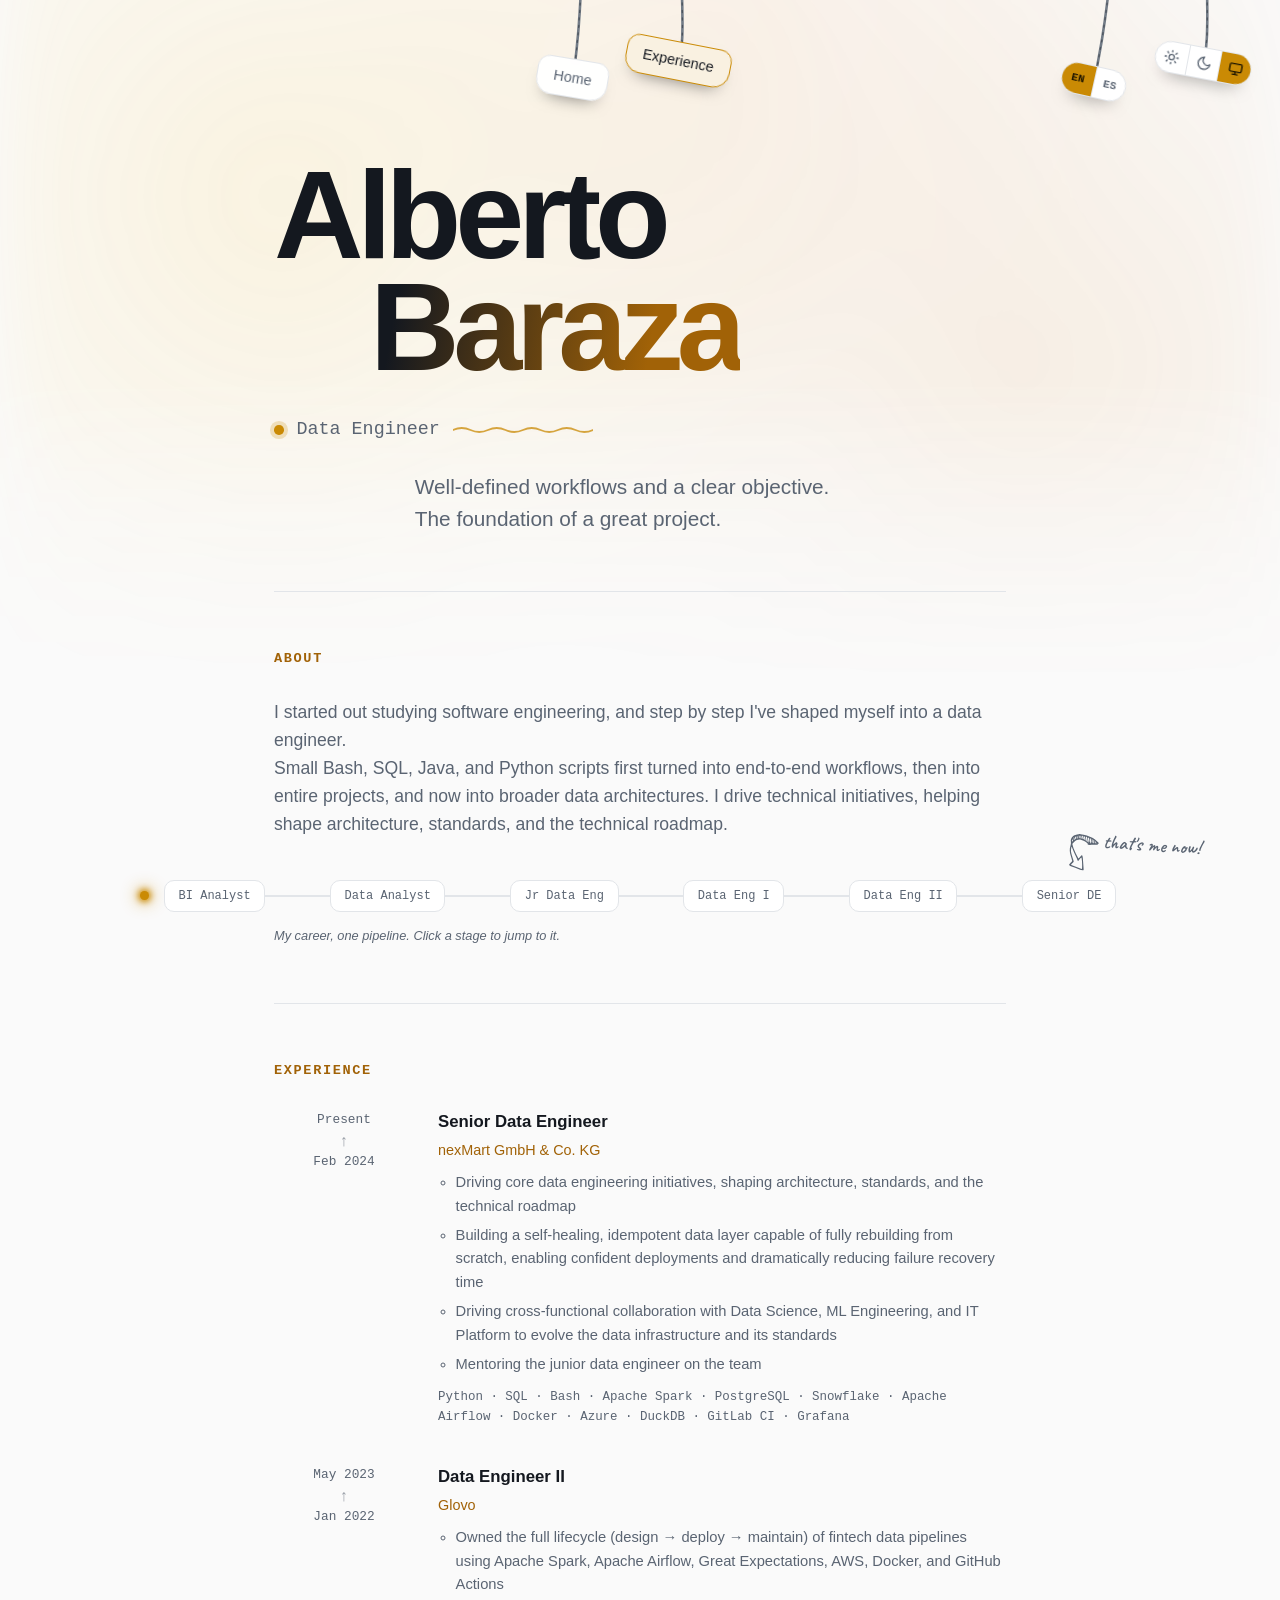
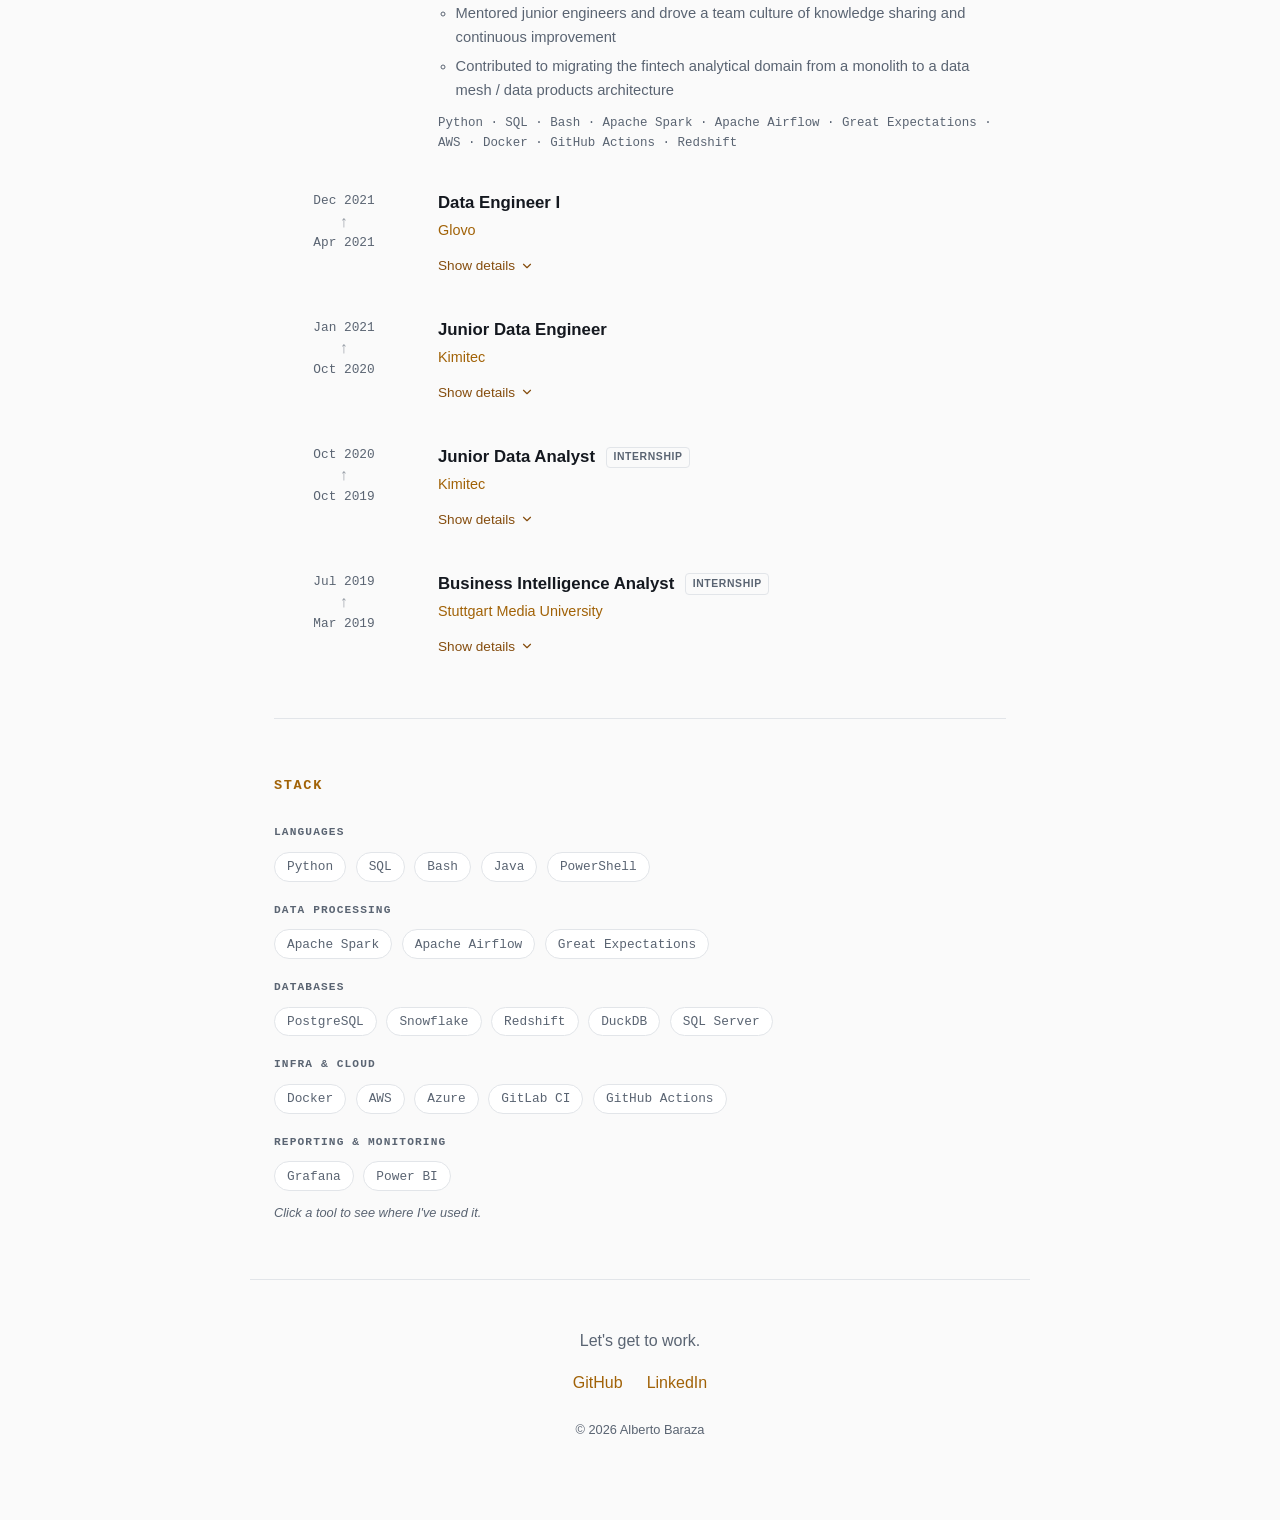
==== experience.html @ 95811d9a "style: scroll reveal animation removed from the Experience page" ====
<!doctype html>
<html lang="en">
<head>
  <meta charset="UTF-8">
  <meta name="viewport" content="width=device-width, initial-scale=1.0">
  <title data-i18n="meta-title-experience">Alberto Baraza, Experience</title>
  <meta name="description" data-i18n-content="meta-description-experience" content="Alberto Baraza's career as a data engineer, from BI analyst to senior: roles, what I built, and the tools I use.">
  <link rel="icon" href="https://github.com/albertobaraza.png?size=64" type="image/png">
  <link rel="stylesheet" href="css/style.css">
  <link rel="stylesheet" href="css/hero.css">
  <noscript><style>
    @media (max-width: 600px) {
      .pipeline{flex-direction:column;align-items:center;max-width:none;overflow-x:visible;padding:0.25rem 0;}
      .pipeline__link{width:2px;height:28px;flex:0 0 auto;min-width:0;}
      .pipeline__beam{display:none;}
    }
  </style></noscript>
  <script>
    (function () {
      // Storage can be blocked (strict privacy settings make it throw): then use the defaults
      var stored = null;
      var lang = null;
      try {
        stored = localStorage.getItem("theme");
        lang = localStorage.getItem("lang");
      } catch (e) {}

      if (stored === "light" || stored === "dark") {
        document.documentElement.setAttribute("data-theme", stored);
      }

      if (lang !== "en" && lang !== "es") {
        var nav = (navigator.language || (navigator.languages && navigator.languages[0]) || "en").toLowerCase();
        lang = nav.indexOf("es") === 0 ? "es" : "en";
      }
      document.documentElement.setAttribute("lang", lang);
    })();
  </script>
  <script data-goatcounter="https://albertobaraza.goatcounter.com/count"
          async src="//gc.zgo.at/count.js"></script>
</head>
<body>
  <header class="nav">
    <svg class="nav__ropes" aria-hidden="true" focusable="false"></svg>
    <div class="nav__right">
      <nav class="nav__links" aria-label="Pages">
        <a href="index.html" class="nav-tag hang" data-i18n="nav-home">Home</a>
        <a href="experience.html" class="nav-tag hang" data-i18n="nav-experience" aria-current="page">Experience</a>
      </nav>
      <div class="nav__toggles">
        <div class="hang hang--lang">
          <div class="lang-toggle" id="lang-toggle" role="group" aria-label="Language">
            <button type="button" class="lang-toggle__btn" data-lang="en" aria-label="English" title="English">EN</button>
            <button type="button" class="lang-toggle__btn" data-lang="es" aria-label="Español" title="Español">ES</button>
          </div>
        </div>
        <div class="hang hang--theme">
          <div class="theme-toggle" id="theme-toggle" role="group" aria-label="Theme">
            <button type="button" class="theme-toggle__btn" data-theme-value="light" data-i18n-aria="theme-light" title="Light theme">
              <svg viewBox="0 0 24 24" fill="none" stroke="currentColor" stroke-width="2" stroke-linecap="round"><circle cx="12" cy="12" r="4"/><path d="M12 2v2M12 20v2M4.9 4.9l1.4 1.4M17.7 17.7l1.4 1.4M2 12h2M20 12h2M4.9 19.1l1.4-1.4M17.7 6.3l1.4-1.4"/></svg>
            </button>
            <button type="button" class="theme-toggle__btn" data-theme-value="dark" data-i18n-aria="theme-dark" title="Dark theme">
              <svg viewBox="0 0 24 24" fill="none" stroke="currentColor" stroke-width="2" stroke-linecap="round" stroke-linejoin="round"><path d="M21 12.8A9 9 0 1 1 11.2 3 7 7 0 0 0 21 12.8Z"/></svg>
            </button>
            <button type="button" class="theme-toggle__btn" data-theme-value="system" data-i18n-aria="theme-system" title="System theme">
              <svg viewBox="0 0 24 24" fill="none" stroke="currentColor" stroke-width="2" stroke-linecap="round" stroke-linejoin="round"><rect x="3" y="4" width="18" height="12" rx="2"/><path d="M8 20h8M12 16v4"/></svg>
            </button>
          </div>
        </div>
      </div>
    </div>
  </header>

  <main>
    <section id="top" class="hero hero--page">
      <div class="hero__deco" aria-hidden="true">
        <div class="hero__glow"></div>
      </div>

      <h1 class="hero__name"><span class="hero__first">Alberto</span> <span class="hero__last">Baraza</span></h1>
      <p class="hero__title" data-i18n="hero-title">Data Engineer</p>
      <p class="hero__lede" data-i18n="experience-lede">
        Well-defined workflows and a clear objective. The foundation of a great project.
      </p>
    </section>

    <section id="about" class="section">
      <h2 class="section__title" data-i18n="about-title">About</h2>
      <p class="about__text" data-i18n="about-text">
        I started out studying software engineering, and step by step I've shaped myself into a data engineer: small Bash, SQL, Java, and Python
        scripts turned into full workflows, then into entire projects, and now into broader data
        architectures. I drive technical initiatives, helping shape architecture, standards,
        and the technical roadmap.
      </p>
      <div class="pipeline-bleed">
        <div class="pipeline">
          <span class="pipeline__beam" aria-hidden="true"></span>
          <button type="button" class="pipeline__node" data-target="exp-stuttgart" data-i18n="pl-bi">BI Analyst</button>
          <div class="pipeline__link" aria-hidden="true"></div>
          <button type="button" class="pipeline__node" data-target="exp-kimitec-analyst" data-i18n="pl-analyst">Data Analyst</button>
          <div class="pipeline__link" aria-hidden="true"></div>
          <button type="button" class="pipeline__node" data-target="exp-kimitec-de" data-i18n="pl-jr">Jr Data Eng</button>
          <div class="pipeline__link" aria-hidden="true"></div>
          <button type="button" class="pipeline__node" data-target="exp-glovo-1" data-i18n="pl-de1">Data Eng I</button>
          <div class="pipeline__link" aria-hidden="true"></div>
          <button type="button" class="pipeline__node" data-target="exp-glovo-2" data-i18n="pl-de2">Data Eng II</button>
          <div class="pipeline__link" aria-hidden="true"></div>
          <button type="button" class="pipeline__node pipeline__node--current" data-target="exp-nexmart">
            <span data-i18n="pl-senior">Senior DE</span>
            <span class="pipeline-annotation" aria-hidden="true">
              <span class="pipeline-annotation__text" data-i18n="pl-annotation">that's me now!</span>
              <svg class="pipeline-annotation__arrow" viewBox="0 0 40 49" fill="currentColor">
                <g transform="matrix(-1,0,0,1,96.2,-671)">
                  <path d="M83.658,703.588c2.514-4.434,4.594-8.91,6.365-13.523c0.655-1.707,1.055-3.512,1.559-5.277c0.172-0.602-0.009-1.188-0.504-1.49c-0.85-0.52-1.327-1.369-2.021-2.012c-2.405-2.229-5.251-3.4-8.535-2.936c-1.305,0.184-2.582,0.824-3.782,1.434c-1.348,0.686-2.605,1.551-3.878,2.377c-0.532,0.344-1.146,0.697-1.459,1.209c-0.292,0.475-0.232,1.166-0.352,1.914c-1.037,0.1-1.976,0.451-3.174,0.158c-1.43-0.35-2.999-0.123-4.506-0.176c-1.114-0.041-2.226-0.145-3.339-0.186c-0.552-0.02-1.106,0.055-1.659,0.051c-0.143,0-0.314-0.102-0.422-0.209c-0.545-0.539-1.073-1.096-1.559-1.598c0.038-0.189,0.027-0.291,0.074-0.342c3.14-3.453,6.588-6.479,11.075-8.098c1.649-0.596,3.251-1.324,4.9-1.924c2.719-0.986,5.591-1.332,8.411-1.885c0.765-0.15,1.606-0.104,2.381,0.033c1.493,0.262,2.961,0.664,4.443,0.988c3.33,0.727,6.617,4.57,6.067,8.396c-0.285,1.986-0.179,3.99,0.49,5.896c1.558,4.443,1.004,8.824-0.27,13.199c-0.602,2.07-1.21,4.139-1.804,6.211c-0.108,0.379-0.159,0.773-0.236,1.164c1.087,1.92,3.108,3.018,4.224,4.891c-0.64,1.016-1.376,1.578-2.449,1.916c-3.882,1.219-7.766,2.461-11.404,4.322c-1.376,0.703-2.821,1.105-4.349,1.23c-0.849,0.07-1.373-0.449-1.313-1.301c0.36-5.098,0.713-10.195,1.116-15.289c0.081-1.025,0.329-2.047,0.574-3.051c0.193-0.789,0.844-0.879,1.413-0.234c1.003,1.139,1.985,2.293,3,3.42C82.987,703.146,83.333,703.338,83.658,703.588z M78.879,717.328c0.146,0.035,0.32,0.141,0.436,0.096c4.597-1.791,9.189-3.594,13.778-5.408c0.129-0.051,0.204-0.236,0.359-0.424c-0.785-1.082-1.706-2.059-2.75-2.916c-0.784-0.645-0.928-1.357-0.598-2.33c0.819-2.416,1.573-4.855,2.291-7.305c0.996-3.393,1.715-6.82,0.724-10.355c-0.065-0.23-0.306-0.412-0.551-0.727c-0.193,0.404-0.302,0.609-0.391,0.822c-1.359,3.232-2.68,6.48-4.084,9.693c-1.048,2.398-2.648,4.557-3.106,7.209c-0.013,0.076-0.068,0.143-0.102,0.215c-0.358,0.787-1.196,0.908-1.705,0.229c-0.382-0.512-0.678-1.09-1.088-1.574c-0.744-0.879-1.428-1.84-2.506-2.484C78.725,705.635,78.346,714.229,78.879,717.328z M70.971,681.406c0.822-0.447,1.173-0.611,1.492-0.824c0.19-0.127,0.44-0.311,0.474-0.502c0.308-1.715,0.579-3.436,0.838-5.156c0.016-0.107-0.147-0.328-0.255-0.35c-0.217-0.043-0.533-0.07-0.667,0.053c-0.283,0.256-0.602,0.582-0.682,0.932C71.768,677.32,71.436,679.1,70.971,681.406z M67.57,683.627c0.479-2.553,1.032-4.744,0.848-6.996c-0.743-0.221-1.061,0.125-1.188,0.615c-0.239,0.92-0.311,1.895-0.63,2.781C66.146,681.289,66.436,682.314,67.57,683.627z M69.482,682.574c0.242-0.117,0.48-0.162,0.498-0.252c0.375-1.871,0.745-3.744,1.065-5.625c0.07-0.41-0.059-0.855-0.095-1.271c-0.825-0.025-1.233,0.277-1.351,0.924c-0.268,1.477-0.522,2.955-0.782,4.436C70.339,680.994,69.126,681.93,69.482,682.574z M73.98,679.338c1.077-0.104,1.676-0.5,1.801-1.414c0.18-1.32,0.312-2.648,0.493-4.221c-0.503,0.205-1.031,0.26-1.111,0.479C74.568,675.807,74.188,677.488,73.98,679.338z M76.462,677.623c0.841,0.338,1.469,0.184,1.632-0.379c0.369-1.271,0.858-2.561,0.554-3.926c-1.002-0.164-1.441,0.43-1.627,1.145C76.762,675.457,76.654,676.492,76.462,677.623z M63.51,678.611c-0.437,0.414-0.892,0.643-0.92,0.912c-0.088,0.861-0.116,1.758,0.032,2.605c0.079,0.457,0.274,1.098,1.197,1.188C63.617,681.824,63.887,680.35,63.51,678.611z M80.928,676.414c0-1.146,0-2.223,0-3.303c-0.924,0.02-0.952,0.014-1.011,0.268c-0.229,0.994-0.449,1.99-0.644,2.992c-0.02,0.102,0.155,0.238,0.314,0.465C79.977,676.713,80.403,676.58,80.928,676.414z M65.896,677.27c-0.562,0.652-0.929,0.881-0.96,1.15c-0.138,1.17-0.206,2.354-0.238,3.533c-0.009,0.334,0.192,0.674,0.297,1.012C65.932,681.275,65.713,679.525,65.896,677.27z M87.586,677.869c0.439-1.146,0.452-2.184,0.531-3.201c0.012-0.146-0.273-0.354-0.463-0.459c-0.089-0.051-0.353,0.031-0.407,0.127c-0.515,0.918-0.866,1.902-0.61,2.953C86.696,677.525,87.207,677.648,87.586,677.869z M85.225,677.119c0.737-1.137,0.9-2.188,0.6-3.301c-0.037-0.137-0.363-0.197-0.732-0.381c-0.17,1.039-0.357,1.959-0.442,2.889C84.63,676.535,84.967,676.779,85.225,677.119z M91.656,681.176c0.571-1.967,0.571-1.967-0.446-3.311C90.848,679.025,90.226,680.078,91.656,681.176z M89.803,674.984c-1.089,1.238-1.136,2.303-1.02,3.365c0.022,0.203,0.526,0.354,0.96,0.623C89.898,677.658,90.121,676.592,89.803,674.984z M83.198,673.223c-0.162-0.08-0.324-0.162-0.486-0.244c-0.984,0.732-0.776,1.838-0.688,2.879c0.034,0.396,0.248,0.766,0.974,0.496C83.062,675.365,83.13,674.295,83.198,673.223z M61.327,680.521c-0.355,0.389-0.841,0.715-0.792,0.9c0.171,0.648-0.205,1.576,0.792,1.961C61.908,682.441,61.682,681.588,61.327,680.521z M59.581,682.061c-0.595,0.555-0.898,0.838-1.261,1.176C59.128,683.533,59.529,683.391,59.581,682.061z"/>
                </g>
              </svg>
            </span>
          </button>
        </div>
      </div>
      <p class="pipeline__hint" data-i18n="pl-hint">My career, one pipeline. Click a stage to jump to it.</p>
    </section>

    <section id="experience" class="section">
      <h2 class="section__title" data-i18n="experience-title">Experience</h2>
      <ol class="timeline">
        <li id="exp-nexmart" class="timeline__item">
          <div class="timeline__meta">
            <span class="timeline__period" aria-label="Feb 2024 – Present" data-i18n-aria="tl-nexmart-aria">
              <span aria-hidden="true" data-i18n="tl-present">Present</span>
              <span class="timeline__period-arrow" aria-hidden="true">↑</span>
              <span aria-hidden="true">Feb 2024</span>
            </span>
          </div>
          <div class="timeline__body">
            <h3 data-i18n="tl-nexmart-role">Senior Data Engineer</h3>
            <p class="timeline__org"><a href="https://www.nexmart.com" target="_blank" rel="noopener">nexMart GmbH &amp; Co. KG</a></p>
            <ul data-i18n="tl-nexmart-bullets">
              <li>Driving core data engineering initiatives, shaping architecture, standards, and the technical roadmap</li>
              <li>Building a self-healing, idempotent data layer capable of fully rebuilding from scratch, enabling confident deployments and dramatically reducing failure recovery time</li>
              <li>Driving cross-functional collaboration with Data Science, ML Engineering, and IT Platform to evolve the data infrastructure and its standards</li>
              <li>Mentoring the junior data engineer on the team</li>
            </ul>
            <p class="timeline__stack">Python · SQL · Bash · Apache Spark · PostgreSQL · Snowflake · Apache Airflow · Docker · Azure · DuckDB · GitLab CI · Grafana</p>
          </div>
        </li>

        <li id="exp-glovo-2" class="timeline__item">
          <div class="timeline__meta">
            <span class="timeline__period" aria-label="Jan 2022 – May 2023" data-i18n-aria="tl-glovo2-aria">
              <span aria-hidden="true">May 2023</span>
              <span class="timeline__period-arrow" aria-hidden="true">↑</span>
              <span aria-hidden="true" data-i18n="tl-glovo2-start">Jan 2022</span>
            </span>
          </div>
          <div class="timeline__body">
            <h3 data-i18n="tl-glovo2-role">Data Engineer II</h3>
            <p class="timeline__org"><a href="https://glovoapp.com" target="_blank" rel="noopener">Glovo</a></p>
            <ul data-i18n="tl-glovo2-bullets">
              <li>Owned the full lifecycle (design → deploy → maintain) of fintech data pipelines using Apache Spark, Apache Airflow, Great Expectations, AWS, Docker, and GitHub Actions</li>
              <li>Mentored junior engineers and drove a team culture of knowledge sharing and continuous improvement</li>
              <li>Contributed to migrating the fintech analytical domain from a monolith to a data mesh / data products architecture</li>
            </ul>
            <p class="timeline__stack">Python · SQL · Bash · Apache Spark · Apache Airflow · Great Expectations · AWS · Docker · GitHub Actions · Redshift</p>
          </div>
        </li>

        <li id="exp-glovo-1" class="timeline__item">
          <div class="timeline__meta">
            <span class="timeline__period" aria-label="Apr 2021 – Dec 2021" data-i18n-aria="tl-glovo1-aria">
              <span aria-hidden="true" data-i18n="tl-glovo1-end">Dec 2021</span>
              <span class="timeline__period-arrow" aria-hidden="true">↑</span>
              <span aria-hidden="true" data-i18n="tl-glovo1-start">Apr 2021</span>
            </span>
          </div>
          <div class="timeline__body">
            <h3 data-i18n="tl-glovo1-role">Data Engineer I</h3>
            <p class="timeline__org"><a href="https://glovoapp.com" target="_blank" rel="noopener">Glovo</a></p>
            <button type="button" class="timeline__toggle" aria-expanded="false">
              <span data-i18n="tl-show-details">Show details</span>
              <svg class="timeline__chevron" viewBox="0 0 24 24" fill="none" stroke="currentColor" stroke-width="2" stroke-linecap="round" stroke-linejoin="round"><path d="M6 9l6 6 6-6"/></svg>
            </button>
            <div class="timeline__collapsible">
              <div class="timeline__collapsible-inner">
                <ul data-i18n="tl-glovo1-bullets">
                  <li>Joined as the first Data Engineer in the Fintech area; defined and built the foundational data processes for the domain</li>
                  <li>Collaborated with cross-functional product teams to translate business needs into scalable solutions, notably contributing to the payments analytical landscape</li>
                </ul>
                <p class="timeline__stack">Python · SQL · Bash · Great Expectations · AWS · Docker · GitHub Actions · Redshift</p>
              </div>
            </div>
          </div>
        </li>

        <li id="exp-kimitec-de" class="timeline__item">
          <div class="timeline__meta">
            <span class="timeline__period" aria-label="Oct 2020 – Jan 2021" data-i18n-aria="tl-kimitecde-aria">
              <span aria-hidden="true" data-i18n="tl-kimitecde-end">Jan 2021</span>
              <span class="timeline__period-arrow" aria-hidden="true">↑</span>
              <span aria-hidden="true">Oct 2020</span>
            </span>
          </div>
          <div class="timeline__body">
            <h3 data-i18n="tl-kimitecde-role">Junior Data Engineer</h3>
            <p class="timeline__org"><a href="https://www.kimitec.com" target="_blank" rel="noopener">Kimitec</a></p>
            <button type="button" class="timeline__toggle" aria-expanded="false">
              <span data-i18n="tl-show-details">Show details</span>
              <svg class="timeline__chevron" viewBox="0 0 24 24" fill="none" stroke="currentColor" stroke-width="2" stroke-linecap="round" stroke-linejoin="round"><path d="M6 9l6 6 6-6"/></svg>
            </button>
            <div class="timeline__collapsible">
              <div class="timeline__collapsible-inner">
                <ul data-i18n="tl-kimitecde-bullets">
                  <li>Designed and implemented internal databases and data-driven processes from scratch</li>
                  <li>Automated tasks using PowerShell, Java, and Power Automate</li>
                  <li>Built integrations consuming REST APIs and implemented solutions with Office 365 tools (SharePoint, Power Automate)</li>
                </ul>
                <p class="timeline__stack">Java · SQL · Bash · PowerShell · Power BI · SQL Server</p>
              </div>
            </div>
          </div>
        </li>

        <li id="exp-kimitec-analyst" class="timeline__item">
          <div class="timeline__meta">
            <span class="timeline__period" aria-label="Oct 2019 – Oct 2020" data-i18n-aria="tl-kimitecan-aria">
              <span aria-hidden="true">Oct 2020</span>
              <span class="timeline__period-arrow" aria-hidden="true">↑</span>
              <span aria-hidden="true">Oct 2019</span>
            </span>
          </div>
          <div class="timeline__body">
            <h3 data-i18n="tl-kimitecan-role">Junior Data Analyst <span class="timeline__badge">Internship</span></h3>
            <p class="timeline__org"><a href="https://www.kimitec.com" target="_blank" rel="noopener">Kimitec</a></p>
            <button type="button" class="timeline__toggle" aria-expanded="false">
              <span data-i18n="tl-show-details">Show details</span>
              <svg class="timeline__chevron" viewBox="0 0 24 24" fill="none" stroke="currentColor" stroke-width="2" stroke-linecap="round" stroke-linejoin="round"><path d="M6 9l6 6 6-6"/></svg>
            </button>
            <div class="timeline__collapsible">
              <div class="timeline__collapsible-inner">
                <ul data-i18n="tl-kimitecan-bullets">
                  <li>Carried out my Bachelor's thesis, applying Business Analytics to bio-sustainable techniques and the circular economy</li>
                  <li>Built Power BI dashboards for internal use and developed JDBC-based tools for data management between DBMS</li>
                  <li>Worked as SQL programmer writing custom queries using SAP B1</li>
                </ul>
                <p class="timeline__stack">Java · SQL · PowerShell · Power BI · SQL Server</p>
              </div>
            </div>
          </div>
        </li>

        <li id="exp-stuttgart" class="timeline__item">
          <div class="timeline__meta">
            <span class="timeline__period" aria-label="Mar 2019 – Jul 2019" data-i18n-aria="tl-stuttgart-aria">
              <span aria-hidden="true">Jul 2019</span>
              <span class="timeline__period-arrow" aria-hidden="true">↑</span>
              <span aria-hidden="true">Mar 2019</span>
            </span>
          </div>
          <div class="timeline__body">
            <h3 data-i18n="tl-stuttgart-role">Business Intelligence Analyst <span class="timeline__badge">Internship</span></h3>
            <p class="timeline__org"><a href="https://www.hdm-stuttgart.de" target="_blank" rel="noopener">Stuttgart Media University</a></p>
            <button type="button" class="timeline__toggle" aria-expanded="false">
              <span data-i18n="tl-show-details">Show details</span>
              <svg class="timeline__chevron" viewBox="0 0 24 24" fill="none" stroke="currentColor" stroke-width="2" stroke-linecap="round" stroke-linejoin="round"><path d="M6 9l6 6 6-6"/></svg>
            </button>
            <div class="timeline__collapsible">
              <div class="timeline__collapsible-inner">
                <ul data-i18n="tl-stuttgart-bullets">
                  <li>Collaborated with Microsoft Germany on a data-streaming project; performed ETL from source systems into data marts</li>
                  <li>Implemented Star and Snowflake schemas and analyzed multidimensional data with OLAP tools</li>
                  <li>Built dashboards and reports with Power BI, Power Pivot, and SQL Server Analysis Services (SSAS)</li>
                </ul>
                <p class="timeline__stack">Java · SQL · PowerShell · Power BI · SQL Server · Azure</p>
              </div>
            </div>
          </div>
        </li>
      </ol>
    </section>

    <section id="stack" class="section">
      <h2 class="section__title" data-i18n="stack-title">Stack</h2>
      <div class="stack">
        <div class="stack__group">
          <h3 class="stack__group-label" data-i18n="stack-languages">Languages</h3>
          <div class="stack__chips">
            <button type="button" class="chip">Python</button>
            <button type="button" class="chip">SQL</button>
            <button type="button" class="chip">Bash</button>
            <button type="button" class="chip">Java</button>
            <button type="button" class="chip">PowerShell</button>
          </div>
        </div>
        <div class="stack__group">
          <h3 class="stack__group-label" data-i18n="stack-data-processing">Data Processing</h3>
          <div class="stack__chips">
            <button type="button" class="chip">Apache Spark</button>
            <button type="button" class="chip">Apache Airflow</button>
            <button type="button" class="chip">Great Expectations</button>
          </div>
        </div>
        <div class="stack__group">
          <h3 class="stack__group-label" data-i18n="stack-databases">Databases</h3>
          <div class="stack__chips">
            <button type="button" class="chip">PostgreSQL</button>
            <button type="button" class="chip">Snowflake</button>
            <button type="button" class="chip">Redshift</button>
            <button type="button" class="chip">DuckDB</button>
            <button type="button" class="chip">SQL Server</button>
          </div>
        </div>
        <div class="stack__group">
          <h3 class="stack__group-label" data-i18n="stack-infra">Infra &amp; Cloud</h3>
          <div class="stack__chips">
            <button type="button" class="chip">Docker</button>
            <button type="button" class="chip">AWS</button>
            <button type="button" class="chip">Azure</button>
            <button type="button" class="chip">GitLab CI</button>
            <button type="button" class="chip">GitHub Actions</button>
          </div>
        </div>
        <div class="stack__group">
          <h3 class="stack__group-label" data-i18n="stack-reporting">Reporting &amp; Monitoring</h3>
          <div class="stack__chips">
            <button type="button" class="chip">Grafana</button>
            <button type="button" class="chip">Power BI</button>
          </div>
        </div>
      </div>
      <p class="stack__hint" data-i18n="stack-hint">Click a tool to see where I've used it.</p>
    </section>
  </main>

  <footer id="contact" class="footer">
    <p data-i18n="footer-cta">Let's talk data.</p>
    <div class="footer__links">
      <a href="https://github.com/albertobaraza" target="_blank" rel="noopener">GitHub</a>
      <a href="https://www.linkedin.com/in/alberto-baraza-barnes" target="_blank" rel="noopener">LinkedIn</a>
    </div>
    <p class="footer__copy">© <span id="year"></span> Alberto Baraza</p>
  </footer>

  <script src="js/i18n.js"></script>
  <script src="js/main.js"></script>
  <script src="js/nav.js"></script>
  <script src="js/experience.js"></script>
</body>
</html>
---- css/style.css ----
:root {
  --bg: #0b0f14;
  --bg-elevated: #111722;
  --border: #1e2732;
  --text: #e6edf3;
  --text-muted: #8b98a5;
  --accent: #fbbf24;
  --accent-ink: #fbbf24;
  --accent-dim: #c8920a;
  --btn-primary-text: #1c1400;
  --hero-glow-opacity: 1;
  --radius: 10px;
  --max-width: 780px;
  --font: -apple-system, BlinkMacSystemFont, "Segoe UI", Roboto, Helvetica, Arial, sans-serif;
  --font-mono: ui-monospace, SFMono-Regular, "SF Mono", Menlo, Consolas, monospace;
  --font-hand: "Caveat", "Segoe Print", "Bradley Hand", cursive;
  /* Tap feedback: how far a pressed control dips, and the springy curve it returns on */
  --press: 0.94;
  --press-icon: 0.86;
  --spring: cubic-bezier(0.34, 1.56, 0.64, 1);
}

@font-face {
  font-family: "Caveat";
  font-style: normal;
  font-weight: 600;
  font-display: swap;
  src: url("../assets/fonts/caveat-600.woff2") format("woff2");
}

* {
  box-sizing: border-box;
}

html {
  scroll-behavior: smooth;
  overflow-x: hidden;
  /* Phones paint a hard-edged box over whatever is tapped. Off everywhere (the property is
     inherited); a pressed control answers with its own :active style instead. */
  -webkit-tap-highlight-color: transparent;
}

body {
  margin: 0;
  background: var(--bg);
  color: var(--text);
  font-family: var(--font);
  line-height: 1.6;
  -webkit-font-smoothing: antialiased;
}

a {
  color: var(--accent-ink);
  text-decoration: none;
}

a:hover {
  text-decoration: underline;
}

/* Nav: there is no bar. Every control hangs from the top edge of the window on its own rope.
   nav.js simulates the ropes (and moves the controls); without JS the ropes are plain CSS lines
   and the controls just hang still. The controls are ordinary links and buttons either way. */

body {
  padding-top: 4.5rem;
}

.nav {
  --rope-color: color-mix(in srgb, var(--text-muted) 85%, var(--bg));
  --tag-shadow: 0 10px 18px -12px color-mix(in srgb, #000 60%, transparent);
  position: fixed;
  top: 0;
  left: 0;
  right: 0;
  z-index: 20;
  display: flex;
  align-items: flex-start;
  justify-content: space-between;
  height: 0;
  /* On a wide window the nav lives in a centered 1500px frame, so the toggles hang a little in
     from the edge instead of in the corner (the page tags are centered either way). Narrower
     windows keep the plain 1.5rem. */
  padding: 0 max(1.5rem, calc((100vw - 1500px) / 2));
  pointer-events: none; /* only the hanging controls take pointer events */
}

/* Three columns: empty | page tags (centered in the window) | toggles (right) */
.nav__right {
  flex: 1;
  display: grid;
  grid-template-columns: 1fr auto 1fr;
  align-items: start;
}

.nav__links,
.nav__toggles {
  display: flex;
  align-items: flex-start;
}

.nav__links {
  grid-column: 2;
  gap: 0.75rem;
}

.nav__toggles {
  grid-column: 3;
  justify-self: end;
  gap: 1rem;
}

.nav__ropes {
  position: absolute;
  top: 0;
  left: 0;
  width: 100%;
  height: 320px;
  overflow: visible;
  pointer-events: none;
}

.nav__ropes .rope {
  fill: none;
  stroke: var(--rope-color);
  stroke-width: calc(2.6px * var(--thin, 1)); /* nav.js thins a stretched rope */
  stroke-linecap: round;
  stroke-linejoin: round;
}

/* a lighter, dashed strand on top of the rope gives it a twisted-thread look */
.nav__ropes .rope--twist {
  stroke: color-mix(in srgb, var(--text) 40%, transparent);
  stroke-width: calc(1.3px * var(--thin, 1));
  stroke-dasharray: calc(2px * var(--stretch, 1)) calc(5.5px * var(--stretch, 1));
}

/* A hanging control. Its top edge is where the rope attaches; --rope is how far below the top of
   the window that is. nav.js rotates/translates it around that point. */
.hang {
  position: relative;
  margin-top: var(--rope, 40px);
  transform-origin: 50% 0;
  pointer-events: auto;
  user-select: none;
  -webkit-user-select: none;
  -webkit-touch-callout: none; /* no link preview sheet on a long press (iOS) */
  touch-action: none; /* a finger on a control drags it instead of scrolling the page */
  will-change: transform;
}

/* no-JS fallback: a straight rope up to the top edge */
.nav:not(.has-ropes) .hang::after {
  content: "";
  position: absolute;
  bottom: 100%;
  left: 50%;
  width: 1.5px;
  height: var(--rope, 40px);
  margin-left: -0.75px;
  background: var(--rope-color);
  pointer-events: none;
}

.nav__links .hang:nth-child(1) { --rope: 58px; }
.nav__links .hang:nth-child(2) { --rope: 40px; }
.hang--lang { --rope: 66px; }
.hang--theme { --rope: 46px; }

.nav-tag {
  display: block;
  padding: 0.45rem 1rem;
  border: 1px solid var(--border);
  border-radius: 12px 12px 16px 16px;
  background: color-mix(in srgb, var(--bg-elevated) 94%, transparent);
  box-shadow: var(--tag-shadow);
  backdrop-filter: blur(6px);
  color: var(--text-muted);
  font-size: 0.9rem;
  font-weight: 500;
  transition: color 0.15s ease, border-color 0.15s ease, background 0.15s ease;
}

.nav-tag:hover,
.nav-tag:focus-visible {
  color: var(--text);
  border-color: var(--accent);
  text-decoration: none;
}

/* Pressed: the tag takes the colours of the current page. No scale here, because nav.js owns the
   tag's transform and a finger pressing it is usually about to drag it. */
.nav-tag:active {
  color: var(--text);
  border-color: var(--accent);
  background: color-mix(in srgb, var(--accent) 22%, var(--bg-elevated));
}

.nav-tag[aria-current="page"] {
  color: var(--text);
  border-color: var(--accent);
  background: color-mix(in srgb, var(--accent) 12%, var(--bg-elevated));
}

.hang .theme-toggle,
.hang .lang-toggle {
  box-shadow: var(--tag-shadow);
}

/* While a control is being dragged with the mouse or a finger */
.is-dragging-hang,
.is-dragging-hang * {
  cursor: grabbing !important;
}

/* Segmented controls (theme, language): a shared pill-shaped outer border
   with no gap between segments, so they read as one connected control
   rather than independent buttons. The container owns the rounding and
   clips its children via overflow-hidden; each button contributes only a
   fill color plus a divider (skipped on the first segment). */
.theme-toggle,
.lang-toggle {
  display: inline-flex;
  height: 32px;
  flex-shrink: 0;
  border: 1px solid var(--border);
  border-radius: 999px;
  background: var(--bg-elevated);
  overflow: hidden;
}

.theme-toggle__btn,
.lang-toggle__btn {
  display: inline-flex;
  align-items: center;
  justify-content: center;
  width: 32px;
  border: none;
  border-left: 1px solid var(--border);
  background: transparent;
  color: var(--text-muted);
  cursor: pointer;
  padding: 0;
  appearance: none;
  transition: background-color 0.15s ease, color 0.15s ease;
}

.theme-toggle__btn:first-child,
.lang-toggle__btn:first-child {
  border-left: none;
}

.theme-toggle__btn:hover,
.lang-toggle__btn:hover {
  color: var(--text);
}

/* Pressed: a wash of the accent. Before .is-active so the selected segment stays solid. */
.theme-toggle__btn:active,
.lang-toggle__btn:active {
  background-color: color-mix(in srgb, var(--accent) 35%, transparent);
  color: var(--text);
}

.theme-toggle__btn.is-active,
.lang-toggle__btn.is-active {
  background: var(--accent);
  color: var(--btn-primary-text);
}

.theme-toggle__btn svg {
  width: 16px;
  height: 16px;
}

.lang-toggle__btn {
  font-family: var(--font-mono);
  font-size: 0.68rem;
  font-weight: 700;
  letter-spacing: 0.02em;
}

/* Layout */

main {
  max-width: var(--max-width);
  margin: 0 auto;
  padding: 0 1.5rem;
}

.section {
  padding: 3.5rem 0;
  border-top: 1px solid var(--border);
}

.section__title {
  font-size: 0.85rem;
  text-transform: uppercase;
  letter-spacing: 0.12em;
  color: var(--accent-ink);
  margin: 0 0 1.75rem;
  font-family: var(--font-mono);
}

/* About */

.about__text {
  color: var(--text-muted);
  font-size: 1.1rem;
}

.pipeline-bleed {
  position: relative;
  width: 100vw;
  margin-top: 2.25rem;
  margin-left: calc(50% - 50vw);
  margin-right: calc(50% - 50vw);
}

.pipeline {
  position: relative;
  display: flex;
  align-items: center;
  max-width: 1000px;
  margin: 0 auto;
  overflow-x: auto;
  padding: 6px 1.5rem 0.25rem;
}

@media (min-width: 901px) {
  .pipeline {
    /* Content fits with no scrolling at this width (verified), so let overflow
       go back to fully visible - an element can't clip one axis without also
       clipping the other, which would cut off the annotation above the current node. */
    overflow-x: visible;
  }
}

.pipeline__node {
  position: relative;
  z-index: 1;
  flex-shrink: 0;
  font-family: var(--font-mono);
  font-size: 0.75rem;
  color: var(--text-muted);
  border: 1px solid var(--border);
  border-radius: var(--radius);
  background: var(--bg-elevated);
  padding: 0.5rem 0.85rem;
  white-space: nowrap;
  cursor: pointer;
  appearance: none;
  transition: border-color 0.15s ease, color 0.15s ease, transform 0.15s ease, scale var(--press-time, 0.4s) var(--spring);
}

.pipeline__node:hover {
  border-color: var(--accent);
  color: var(--text);
  transform: translateY(-1px);
}

.pipeline__node:active {
  scale: var(--press);
  --press-time: 0.09s; /* dips quickly, springs back slowly */
}

.pipeline__link {
  flex: 1 1 32px;
  min-width: 24px;
  height: 2px;
  background: var(--border);
}

.pipeline__beam {
  position: absolute;
  z-index: 0;
  top: 50%;
  left: 0;
  width: 9px;
  height: 9px;
  margin-top: -4px;
  border-radius: 50%;
  background: var(--accent);
  box-shadow: 0 0 6px 2px var(--accent), 0 0 16px 4px color-mix(in srgb, var(--accent) 45%, transparent);
  animation: pipelineBeam 5s linear infinite;
  pointer-events: none;
}

.pipeline__hint {
  margin: 0.6rem 0 0;
  font-size: 0.8rem;
  color: var(--text-muted);
  font-style: italic;
}

@keyframes pipelineBeam {
  0%, 3% {
    left: 0;
    opacity: 0;
  }
  8% {
    opacity: 1;
  }
  92% {
    opacity: 1;
  }
  97%, 100% {
    left: calc(100% - 9px);
    opacity: 0;
  }
}

@keyframes pipelineBeamVertical {
  0%, 3% {
    top: 0;
    opacity: 0;
  }
  8% {
    opacity: 1;
  }
  92% {
    opacity: 1;
  }
  97%, 100% {
    top: calc(100% - 9px);
    opacity: 0;
  }
}

/* Applied by JS the moment the horizontal row would overflow, regardless of
   viewport width - a long browser-zoom or a wide-but-short window can trigger
   it just as easily as a narrow phone. See updatePipelineLayout in main.js. */
.pipeline--vertical {
  flex-direction: column;
  align-items: center;
  max-width: none;
  overflow-x: visible;
  padding: 0.25rem 0;
}

.pipeline--vertical .pipeline__link {
  width: 2px;
  height: 28px;
  flex: 0 0 auto;
  min-width: 0;
}

.pipeline--vertical .pipeline__beam {
  top: 0;
  left: 50%;
  margin-top: 0;
  margin-left: -4px;
  animation-name: pipelineBeamVertical;
}

.pipeline-annotation {
  position: absolute;
  left: 50%;
  bottom: calc(100% + 10px);
  width: 0;
  height: 0;
  color: var(--text-muted);
  pointer-events: none;
}

.pipeline-annotation__text {
  position: absolute;
  left: 34px;
  bottom: 16px;
  font-family: var(--font-hand);
  font-size: 1.2rem;
  line-height: 1;
  white-space: nowrap;
  transform: rotate(4deg);
}

.pipeline-annotation__arrow {
  position: absolute;
  left: 0;
  bottom: 0;
  width: 30px;
  height: 37px;
}

/* Timeline */

.timeline {
  list-style: none;
  margin: 0;
  padding: 0;
  display: flex;
  flex-direction: column;
  gap: 2.25rem;
}

.timeline__item {
  display: grid;
  grid-template-columns: 140px 1fr;
  gap: 1.5rem;
  transition: opacity 0.3s ease;
}

.timeline.has-filter .timeline__item {
  opacity: 0.35;
}

.timeline.has-filter .timeline__item.is-match {
  opacity: 1;
}

.timeline__stack mark {
  background: none;
  color: var(--accent-ink);
  font-weight: 700;
}

.timeline__item.is-jumped {
  border-radius: var(--radius);
  animation: timelineJumpPulse 1.1s ease;
}

@keyframes timelineJumpPulse {
  0%, 100% {
    box-shadow: none;
  }
  30% {
    box-shadow: 0 0 0 4px color-mix(in srgb, var(--accent) 30%, transparent);
  }
}

.timeline__meta {
  /* Optical alignment: the heading's line-height leaves more space above its
     glyphs than the smaller mono date text, so the date visually sits a few
     px higher than the heading despite both boxes sharing the same grid row
     start. Nudge down to compensate (measured, not a guess). */
  margin-top: 3px;
}

.timeline__period {
  display: flex;
  flex-direction: column;
  align-items: center;
  gap: 0.3rem;
  font-family: var(--font-mono);
  font-size: 0.8rem;
  line-height: 1.3;
  color: var(--text-muted);
}

.timeline__period-arrow {
  font-size: 1rem;
  line-height: 1;
  opacity: 0.6;
}

.timeline__body h3 {
  margin: 0 0 0.15rem;
  font-size: 1.05rem;
}

.timeline__org {
  margin: 0 0 0.6rem;
  font-size: 0.9rem;
  color: var(--text-muted);
}

.timeline__body ul {
  margin: 0 0 0.75rem;
  padding-left: 1.1rem;
  color: var(--text-muted);
  font-size: 0.92rem;
}

.timeline__body li {
  margin-bottom: 0.35rem;
}

.timeline__stack {
  margin: 0;
  font-family: var(--font-mono);
  font-size: 0.78rem;
  color: var(--text-muted);
}

.timeline__toggle {
  display: inline-flex;
  align-items: center;
  gap: 0.3rem;
  margin: 0 0 0.5rem;
  padding: 0;
  border: none;
  background: none;
  color: var(--accent-dim);
  font-family: var(--font);
  font-size: 0.85rem;
  cursor: pointer;
  appearance: none;
  transition: color 0.15s ease, scale var(--press-time, 0.4s) var(--spring);
}

.timeline__toggle:hover {
  color: var(--accent-ink);
}

.timeline__toggle:active {
  color: var(--accent-ink);
  scale: var(--press);
  --press-time: 0.09s;
}

.timeline__chevron {
  width: 14px;
  height: 14px;
  transition: transform 0.25s ease;
}

.timeline__item.is-expanded .timeline__chevron {
  transform: rotate(180deg);
}

.timeline__collapsible {
  display: grid;
  grid-template-rows: 0fr;
  transition: grid-template-rows 0.35s ease;
}

.timeline__collapsible-inner {
  overflow: hidden;
  min-height: 0;
}

.timeline__item.is-expanded .timeline__collapsible {
  grid-template-rows: 1fr;
}

.timeline__badge {
  display: inline-block;
  font-size: 0.65rem;
  text-transform: uppercase;
  letter-spacing: 0.06em;
  color: var(--text-muted);
  border: 1px solid var(--border);
  border-radius: 4px;
  padding: 0.1rem 0.4rem;
  margin-left: 0.4rem;
  vertical-align: middle;
}

/* Stack */

.stack {
  display: flex;
  flex-direction: column;
  gap: 1.25rem;
}

.stack__group {
  display: flex;
  flex-direction: column;
  gap: 0.6rem;
}

.stack__group-label {
  margin: 0;
  font-family: var(--font-mono);
  font-size: 0.7rem;
  text-transform: uppercase;
  letter-spacing: 0.1em;
  color: var(--text-muted);
  font-weight: 600;
}

.stack__chips {
  display: flex;
  flex-wrap: wrap;
  gap: 0.6rem;
}

.chip {
  font-family: var(--font-mono);
  font-size: 0.8rem;
  padding: 0.4rem 0.75rem;
  border: 1px solid var(--border);
  border-radius: 999px;
  color: var(--text-muted);
  background: var(--bg-elevated);
  cursor: pointer;
  appearance: none;
  transition: border-color 0.15s ease, color 0.15s ease, opacity 0.25s ease, transform 0.15s ease, scale var(--press-time, 0.4s) var(--spring);
}

.chip:hover {
  border-color: var(--accent);
  color: var(--text);
}

.chip:active {
  scale: var(--press);
  --press-time: 0.09s;
}

.chip.is-active {
  border-color: var(--accent);
  background: var(--accent);
  color: var(--btn-primary-text);
  font-weight: 600;
}

.stack.has-active .chip:not(.is-active) {
  opacity: 0.5;
}

.stack__hint {
  margin: 0.75rem 0 0;
  font-size: 0.8rem;
  color: var(--text-muted);
  font-style: italic;
}

/* Footer */

.footer {
  max-width: var(--max-width);
  margin: 0 auto;
  padding: 3rem 1.5rem 4rem;
  border-top: 1px solid var(--border);
  text-align: center;
}

.footer p {
  color: var(--text-muted);
  margin: 0 0 1rem;
}

.footer__links {
  display: flex;
  justify-content: center;
  gap: 1.5rem;
  margin-bottom: 1.5rem;
  flex-wrap: wrap;
}

/* Plain text links just fade while pressed */
.footer__links a,
.timeline__org a {
  transition: opacity 0.15s ease;
}

.footer__links a:active,
.timeline__org a:active {
  opacity: 0.55;
}

.footer__copy {
  font-size: 0.8rem;
  margin: 0;
}

/* Responsive */

@media (max-width: 600px) {
  .timeline__item {
    /* Switch from grid to a float layout: a grid column reserves its width
       for the full row height, leaving a tall empty gutter next to the
       bullet list below. Floating the date lets it sit beside just the
       title/company (which wrap around it) while everything after clears
       it and spans the full width. flow-root keeps the float contained
       within this list item instead of bleeding into the next one. */
    display: flow-root;
  }

  .timeline__meta {
    float: right;
    width: 68px;
    margin: 3px 0 0.5rem 0.75rem;
  }

  .timeline__period {
    font-size: 0.72rem;
  }

  /* Narrow screens, two tiers: the toggles hang from short ropes at the far left and right, and
     the two page tags hang centered between them on longer ropes. The tags' ropes pass through the
     free gap between the toggles. display: contents lets the toggles join the nav's grid. */
  body {
    padding-top: 6.4rem;
  }

  .nav {
    padding: 0 1rem;
  }

  .nav__right {
    grid-template-columns: auto 1fr auto;
  }

  .nav__toggles {
    display: contents;
  }

  .nav__links {
    grid-column: 1 / -1;
    grid-row: 1;
    justify-self: center;
    gap: 0.5rem;
  }

  .hang--lang {
    grid-column: 1;
    grid-row: 1;
  }

  .hang--theme {
    grid-column: 3;
    grid-row: 1;
    justify-self: end;
  }

  .nav-tag {
    padding: 0.38rem 0.8rem;
    font-size: 0.82rem;
  }

  .nav__links .hang:nth-child(1) { --rope: 58px; }
  .nav__links .hang:nth-child(2) { --rope: 70px; }
  .hang--lang { --rope: 22px; }
  .hang--theme { --rope: 34px; }

  .theme-toggle,
  .lang-toggle {
    height: 30px;
  }

  .theme-toggle__btn,
  .lang-toggle__btn {
    width: 28px;
  }
}

@media (max-width: 380px) {
  .nav {
    padding: 0 0.75rem;
  }

  .nav__links {
    gap: 0.35rem;
  }

  .nav-tag {
    padding: 0.32rem 0.6rem;
    font-size: 0.78rem;
  }

  .theme-toggle__btn,
  .lang-toggle__btn {
    width: 26px;
  }
}

@media (max-width: 1180px) {
  .pipeline-annotation {
    /* Below this, the last node sits too close to the viewport edge for the
       mirrored text to have room, regardless of font-size/offset tuning. */
    display: none;
  }
}

/* Theme: light (manual toggle) */

:root[data-theme="light"] {
  --bg: #fafafa;
  --bg-elevated: #ffffff;
  --border: #e2e5e9;
  --text: #14181f;
  --text-muted: #5a6472;
  --accent: #ca8a04;
  --accent-ink: #a16207;
  --accent-dim: #854d0e;
  --btn-primary-text: #1c1400;
  --hero-glow-opacity: 0.6;
}

/* Theme: dark (manual toggle, forces dark even when OS prefers light) */

:root[data-theme="dark"] {
  --bg: #0b0f14;
  --bg-elevated: #111722;
  --border: #1e2732;
  --text: #e6edf3;
  --text-muted: #8b98a5;
  --accent: #fbbf24;
  --accent-ink: #fbbf24;
  --accent-dim: #c8920a;
  --btn-primary-text: #1c1400;
  --hero-glow-opacity: 1;
}

/* Theme: no manual choice yet, follow OS preference */

@media (prefers-color-scheme: light) {
  :root:not([data-theme="dark"]) {
    --bg: #fafafa;
    --bg-elevated: #ffffff;
    --border: #e2e5e9;
    --text: #14181f;
    --text-muted: #5a6472;
    --accent: #ca8a04;
    --accent-ink: #a16207;
    --accent-dim: #854d0e;
    --btn-primary-text: #1c1400;
    --hero-glow-opacity: 0.6;
  }
}

/* Scroll reveal */

.reveal {
  opacity: 0;
  transform: translateY(24px);
  transition: opacity 0.6s ease, transform 0.6s ease;
  transition-delay: calc(var(--i, 0) * 80ms);
}

.reveal.is-visible {
  opacity: 1;
  transform: translateY(0);
}

@media (prefers-reduced-motion: reduce) {
  /* A pressed control still changes colour, but doesn't dip */
  :root {
    --press: 1;
    --press-icon: 1;
  }

  .reveal {
    transition: none;
    opacity: 1;
    transform: none;
  }

  .pipeline__beam {
    animation: none;
    opacity: 0;
  }

  .timeline__item.is-jumped {
    animation: none;
  }

  html {
    scroll-behavior: auto;
  }
}
---- css/hero.css ----
/* Shared hero: the big name, the role line and the one-sentence lede. Used by the home page
   (with extra playful pieces from home.css) and by the Experience page. Every color is derived
   from the theme tokens. */

/* Hero */

.hero {
  position: relative;
  z-index: 1;
  padding: 2.5rem 0 3.5rem;
  --indent: clamp(0rem, 11vw, 9rem);
}

/* A page hero with no greeting note above the name (Experience) needs a little more air on top */
.hero--page {
  padding-top: clamp(3.5rem, 8vw, 5.5rem);
}

/* The glow of the hero bleeds a little past its bottom edge; make sure the sections that
   follow paint above it instead of being tinted by it. */
.hero ~ .section {
  position: relative;
  z-index: 1;
}

.hero__name,
.hero__title,
.hero__lede {
  position: relative;
  z-index: 1;
}

/* Full-bleed layer behind the hero. It clips its own contents, so the glow can fill the
   viewport (and the home page's orbit can hang off the edge) without widening the page. */
.hero__deco {
  position: absolute;
  z-index: 0;
  top: -40%;
  bottom: -20%;
  left: 50%;
  width: 100vw;
  margin-left: -50vw;
  overflow: hidden;
  overflow: clip;
  pointer-events: none;
  /* fade out at the bottom so the glow never ends in a visible edge */
  -webkit-mask-image: linear-gradient(to bottom, #000 62%, transparent);
  mask-image: linear-gradient(to bottom, #000 62%, transparent);
}

.hero__glow {
  position: absolute;
  inset: 0;
  background:
    radial-gradient(circle at 22% 40%, rgba(251, 191, 36, 0.2), transparent 52%),
    radial-gradient(circle at 80% 60%, rgba(217, 119, 6, 0.15), transparent 50%),
    radial-gradient(circle at 58% 14%, rgba(251, 146, 60, 0.11), transparent 42%);
  filter: blur(40px);
  opacity: var(--hero-glow-opacity);
  animation: heroGlowDrift 16s ease-in-out infinite alternate;
}

@keyframes heroGlowDrift {
  0% {
    transform: translate(0, 0) scale(1);
  }
  100% {
    transform: translate(3%, -4%) scale(1.08);
  }
}



.hero__name {
  margin: 0;
  font-size: clamp(3rem, 11.5vw, 7.75rem);
  font-weight: 800;
  line-height: 0.9;
  letter-spacing: -0.05em;
}

.hero__first,
.hero__last {
  display: block;
  width: fit-content;
}

.hero__last {
  margin-left: clamp(1rem, 7.5vw, 6rem);
  background: linear-gradient(100deg, var(--text) 8%, var(--accent-ink) 75%);
  -webkit-background-clip: text;
  background-clip: text;
  color: transparent;
  /* the descender of "z" would be clipped by the tight line-height otherwise */
  padding-bottom: 0.08em;
}

.hero__title {
  display: flex;
  align-items: center;
  gap: 0.8rem;
  margin: 1.4rem 0 0;
  font-family: var(--font-mono);
  font-size: clamp(0.95rem, 2.3vw, 1.15rem);
  color: var(--text-muted);
}

.hero__title::before {
  content: "";
  flex: none;
  width: 0.6rem;
  height: 0.6rem;
  border-radius: 50%;
  background: var(--accent);
  box-shadow: 0 0 0 4px color-mix(in srgb, var(--accent) 22%, transparent);
}

.hero__title::after {
  content: "";
  flex: none;
  width: clamp(48px, 12vw, 140px);
  height: 8px;
  background: var(--accent);
  opacity: 0.75;
  -webkit-mask: url("data:image/svg+xml,%3Csvg xmlns='http://www.w3.org/2000/svg' viewBox='0 0 140 8' preserveAspectRatio='none'%3E%3Cpath d='M0 4Q8.75 0 17.5 4T35 4T52.5 4T70 4T87.5 4T105 4T122.5 4T140 4' fill='none' stroke='black' stroke-width='1.8' stroke-linecap='round'/%3E%3C/svg%3E") center / 100% 100% no-repeat;
  mask: url("data:image/svg+xml,%3Csvg xmlns='http://www.w3.org/2000/svg' viewBox='0 0 140 8' preserveAspectRatio='none'%3E%3Cpath d='M0 4Q8.75 0 17.5 4T35 4T52.5 4T70 4T87.5 4T105 4T122.5 4T140 4' fill='none' stroke='black' stroke-width='1.8' stroke-linecap='round'/%3E%3C/svg%3E") center / 100% 100% no-repeat;
}

.hero__lede {
  max-width: 38ch;
  margin: 1.6rem 0 0 var(--indent);
  font-size: clamp(1.05rem, 2.2vw, 1.3rem);
  line-height: 1.55;
  color: var(--text-muted);
}

@media (prefers-reduced-motion: reduce) {
  .hero__glow {
    animation: none;
  }
}
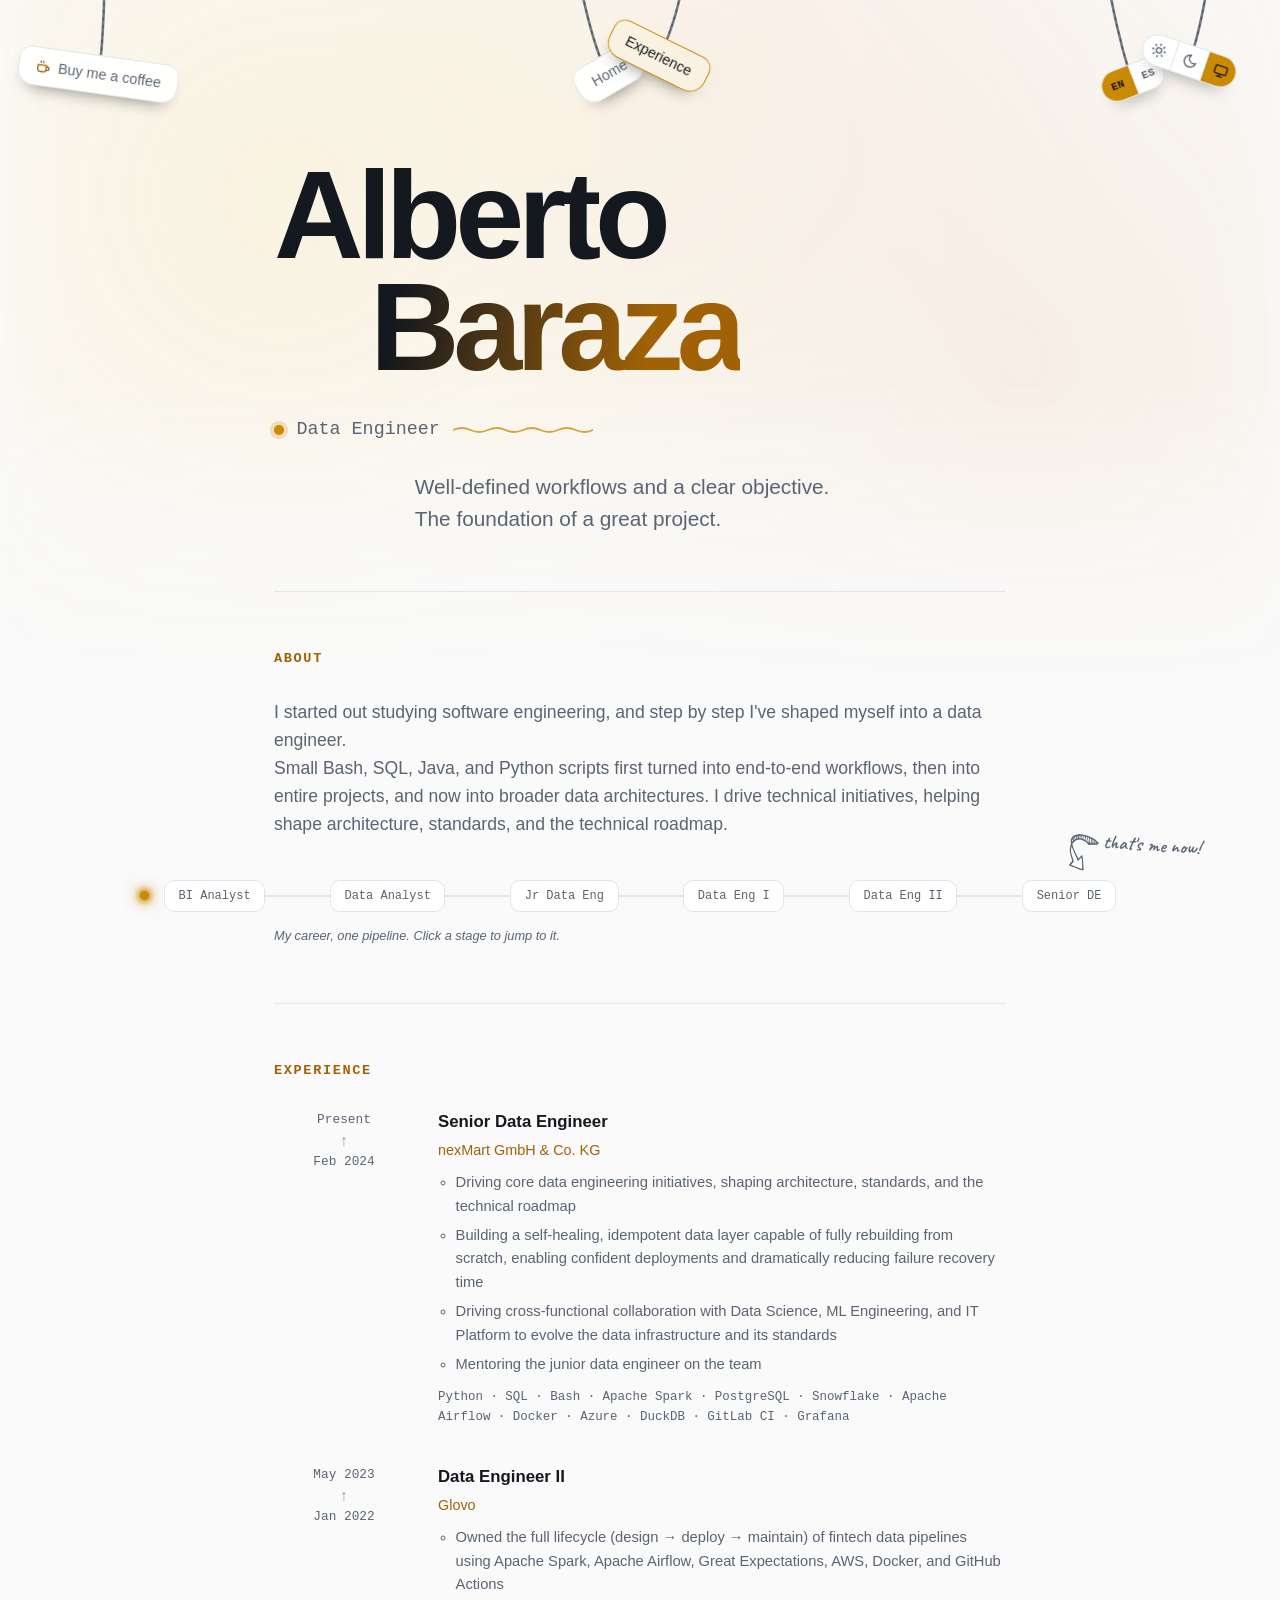
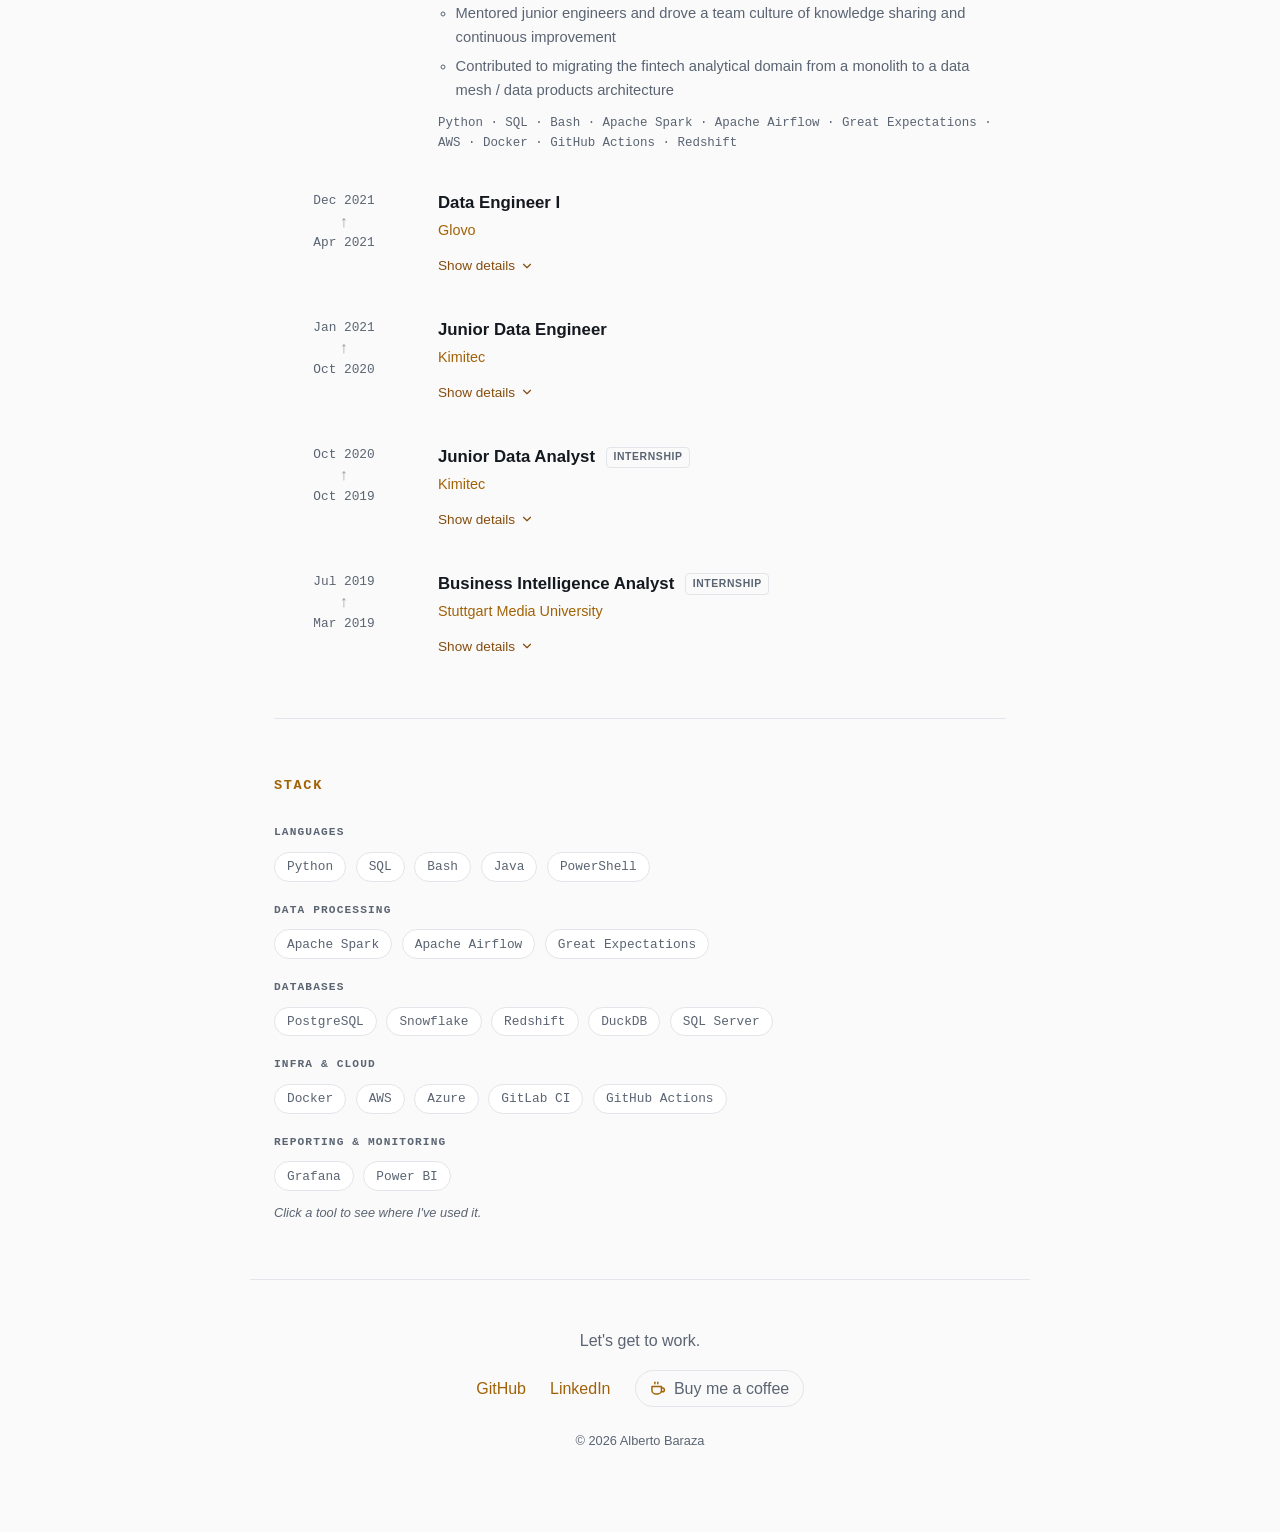
==== commit 02003fe7: "feat: Buy me a coffee link added as a hanging tag and in the footer" ====
--- a/experience.html
+++ b/experience.html
@@ -43,9 +43,16 @@
   <header class="nav">
     <svg class="nav__ropes" aria-hidden="true" focusable="false"></svg>
     <div class="nav__right">
+      <a class="nav-tag nav-coffee hang hang--coffee" href="https://buymeacoffee.com/albertoww0y" target="_blank" rel="noopener noreferrer" data-i18n-aria="coffee-label" aria-label="Buy me a coffee (opens in a new tab)">
+        <svg class="coffee-icon" viewBox="0 0 24 24" aria-hidden="true" focusable="false"><path d="M4 9h13v5a5 5 0 0 1-5 5H9a5 5 0 0 1-5-5z"/><path d="M17 11h1.5a2.5 2.5 0 0 1 0 5H17"/><path d="M8 3v2"/><path d="M12 3v2"/></svg>
+        <span data-i18n="coffee-short">Buy me a coffee</span>
+      </a>
       <nav class="nav__links" aria-label="Pages">
         <a href="index.html" class="nav-tag hang" data-i18n="nav-home">Home</a>
         <a href="experience.html" class="nav-tag hang" data-i18n="nav-experience" aria-current="page">Experience</a>
+        <a class="nav-tag nav-coffee hang hang--coffee-compact" href="https://buymeacoffee.com/albertoww0y" target="_blank" rel="noopener noreferrer" data-i18n-aria="coffee-label" aria-label="Buy me a coffee (opens in a new tab)">
+          <svg class="coffee-icon" viewBox="0 0 24 24" aria-hidden="true" focusable="false"><path d="M4 9h13v5a5 5 0 0 1-5 5H9a5 5 0 0 1-5-5z"/><path d="M17 11h1.5a2.5 2.5 0 0 1 0 5H17"/><path d="M8 3v2"/><path d="M12 3v2"/></svg>
+        </a>
       </nav>
       <div class="nav__toggles">
         <div class="hang hang--lang">
@@ -336,6 +343,10 @@
     <div class="footer__links">
       <a href="https://github.com/albertobaraza" target="_blank" rel="noopener">GitHub</a>
       <a href="https://www.linkedin.com/in/alberto-baraza-barnes" target="_blank" rel="noopener">LinkedIn</a>
+      <a class="footer__coffee" href="https://buymeacoffee.com/albertoww0y" target="_blank" rel="noopener noreferrer" data-i18n-aria="coffee-label" aria-label="Buy me a coffee (opens in a new tab)">
+        <svg class="coffee-icon" viewBox="0 0 24 24" aria-hidden="true" focusable="false"><path d="M4 9h13v5a5 5 0 0 1-5 5H9a5 5 0 0 1-5-5z"/><path d="M17 11h1.5a2.5 2.5 0 0 1 0 5H17"/><path d="M8 3v2"/><path d="M12 3v2"/></svg>
+        <span data-i18n="coffee-short">Buy me a coffee</span>
+      </a>
     </div>
     <p class="footer__copy">© <span id="year"></span> Alberto Baraza</p>
   </footer>
--- a/css/style.css
+++ b/css/style.css
@@ -207,6 +207,38 @@
   box-shadow: var(--tag-shadow);
 }
 
+/* Buy me a coffee. It is only a link out: nothing from that site is loaded into this page. Wide
+   screens hang a tag with the cup and the words in the nav's empty left column, mirroring the
+   toggles on the right; narrow screens hang the cup alone as a third page tag instead (only one of
+   the two is ever shown). The footer has the same link as a pill. */
+.coffee-icon {
+  flex: none;
+  width: 1.1em;
+  height: 1.1em;
+  fill: none;
+  stroke: currentColor;
+  stroke-width: 2;
+  stroke-linecap: round;
+  stroke-linejoin: round;
+  color: var(--accent-ink);
+}
+
+.nav-coffee {
+  display: inline-flex;
+  align-items: center;
+  gap: 0.45rem;
+}
+
+.hang--coffee {
+  grid-column: 1;
+  justify-self: start;
+  --rope: 54px;
+}
+
+.hang--coffee-compact {
+  display: none; /* narrow screens only, see the media query below */
+}
+
 /* While a control is being dragged with the mouse or a finger */
 .is-dragging-hang,
 .is-dragging-hang * {
@@ -734,6 +766,7 @@
 
 .footer__links {
   display: flex;
+  align-items: center;
   justify-content: center;
   gap: 1.5rem;
   margin-bottom: 1.5rem;
@@ -749,6 +782,29 @@
 .footer__links a:active,
 .timeline__org a:active {
   opacity: 0.55;
+}
+
+.footer__links .footer__coffee {
+  display: inline-flex;
+  align-items: center;
+  gap: 0.45rem;
+  padding: 0.3rem 0.85rem;
+  border: 1px solid var(--border);
+  border-radius: 999px;
+  color: var(--text-muted);
+  transition: border-color 0.15s ease, color 0.15s ease, scale var(--press-time, 0.4s) var(--spring);
+}
+
+.footer__links .footer__coffee:hover {
+  border-color: var(--accent);
+  color: var(--text);
+  text-decoration: none;
+}
+
+.footer__links .footer__coffee:active {
+  opacity: 1; /* a pill dips instead of fading like the plain links */
+  scale: var(--press);
+  --press-time: 0.09s;
 }
 
 .footer__copy {
@@ -823,6 +879,20 @@
 
   .nav__links .hang:nth-child(1) { --rope: 58px; }
   .nav__links .hang:nth-child(2) { --rope: 70px; }
+  .nav__links .hang:nth-child(3) { --rope: 62px; }
+
+  .hang--coffee {
+    display: none;
+  }
+
+  /* Hangs at the left end of the row (the room beside the language toggle), but stays last in the
+     tab order, after the two pages. */
+  .hang--coffee-compact {
+    display: inline-flex;
+    order: -1;
+    margin-right: 0.6rem; /* on top of the row's gap, so the cup is clearly apart from Home */
+    padding: 0.38rem 0.65rem;
+  }
   .hang--lang { --rope: 22px; }
   .hang--theme { --rope: 34px; }
 
@@ -844,6 +914,10 @@
 
   .nav__links {
     gap: 0.35rem;
+  }
+
+  .hang--coffee-compact {
+    margin-right: 0.4rem;
   }
 
   .nav-tag {
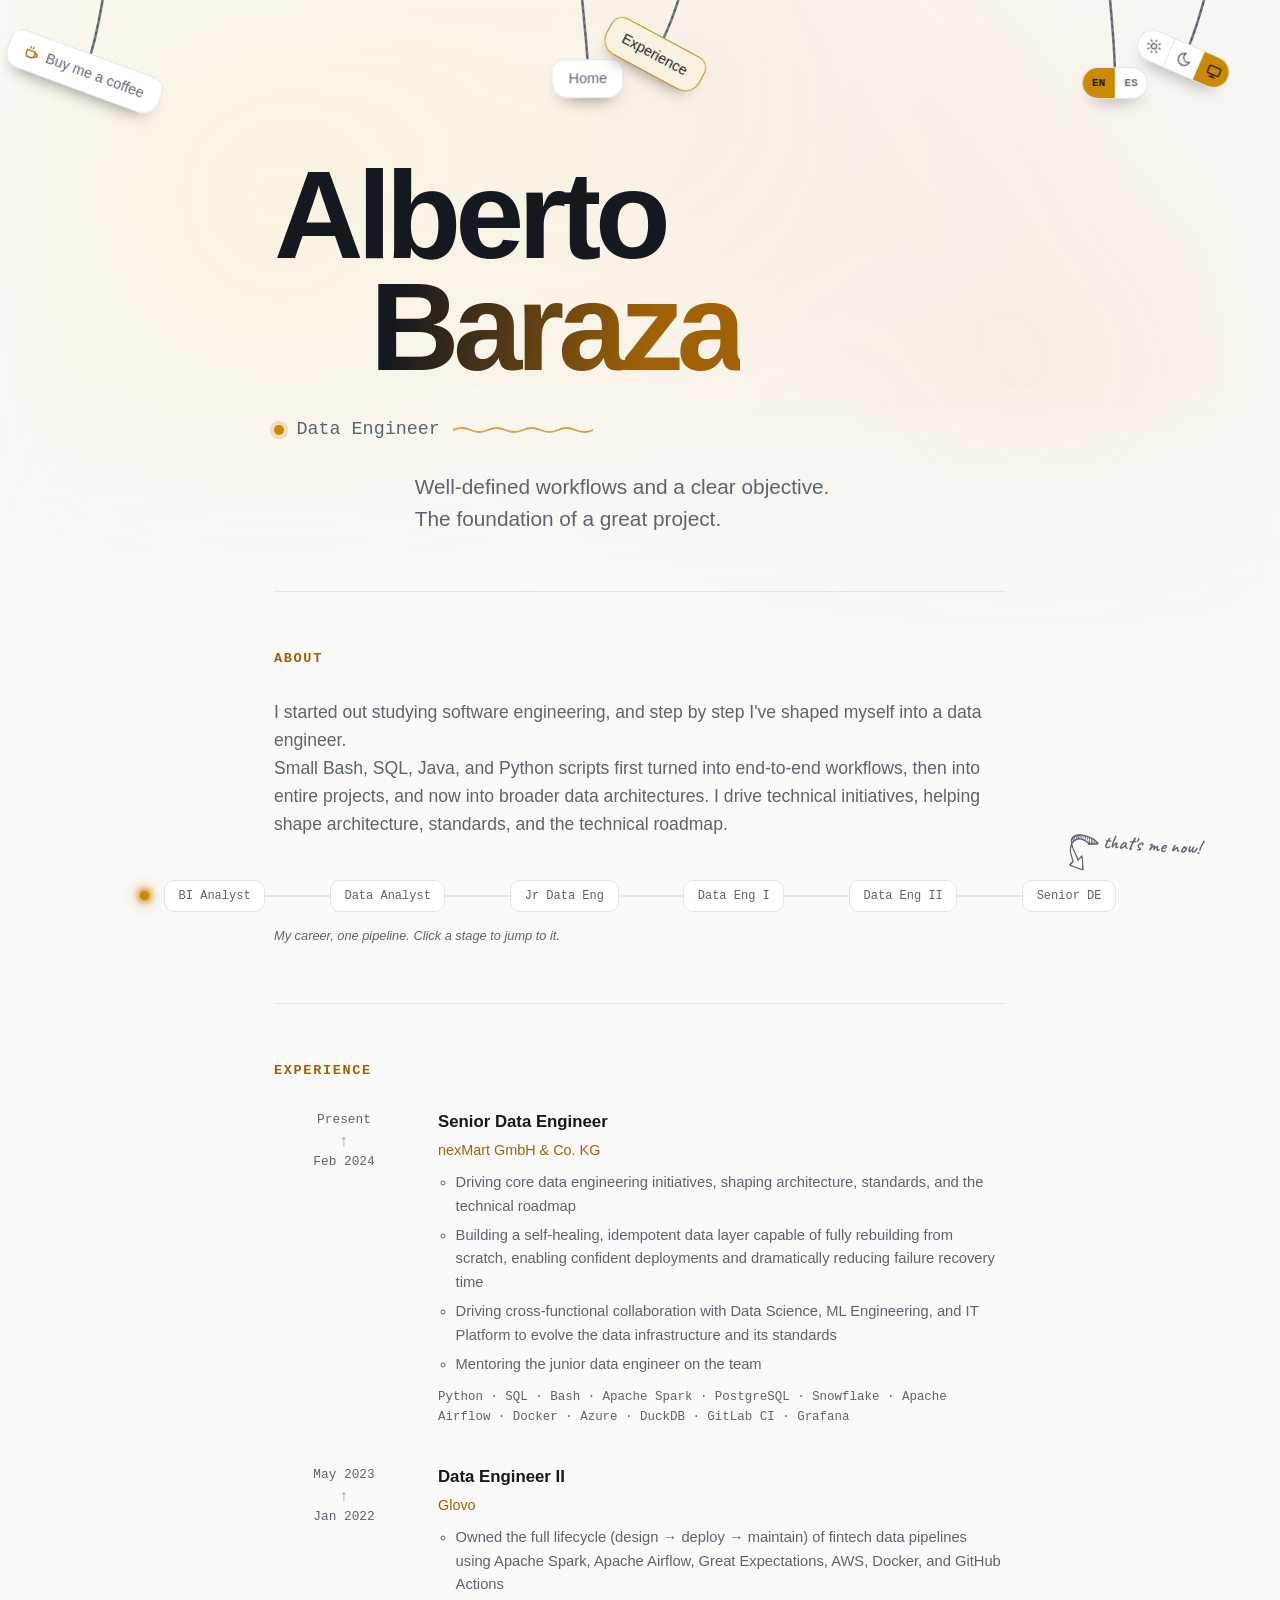
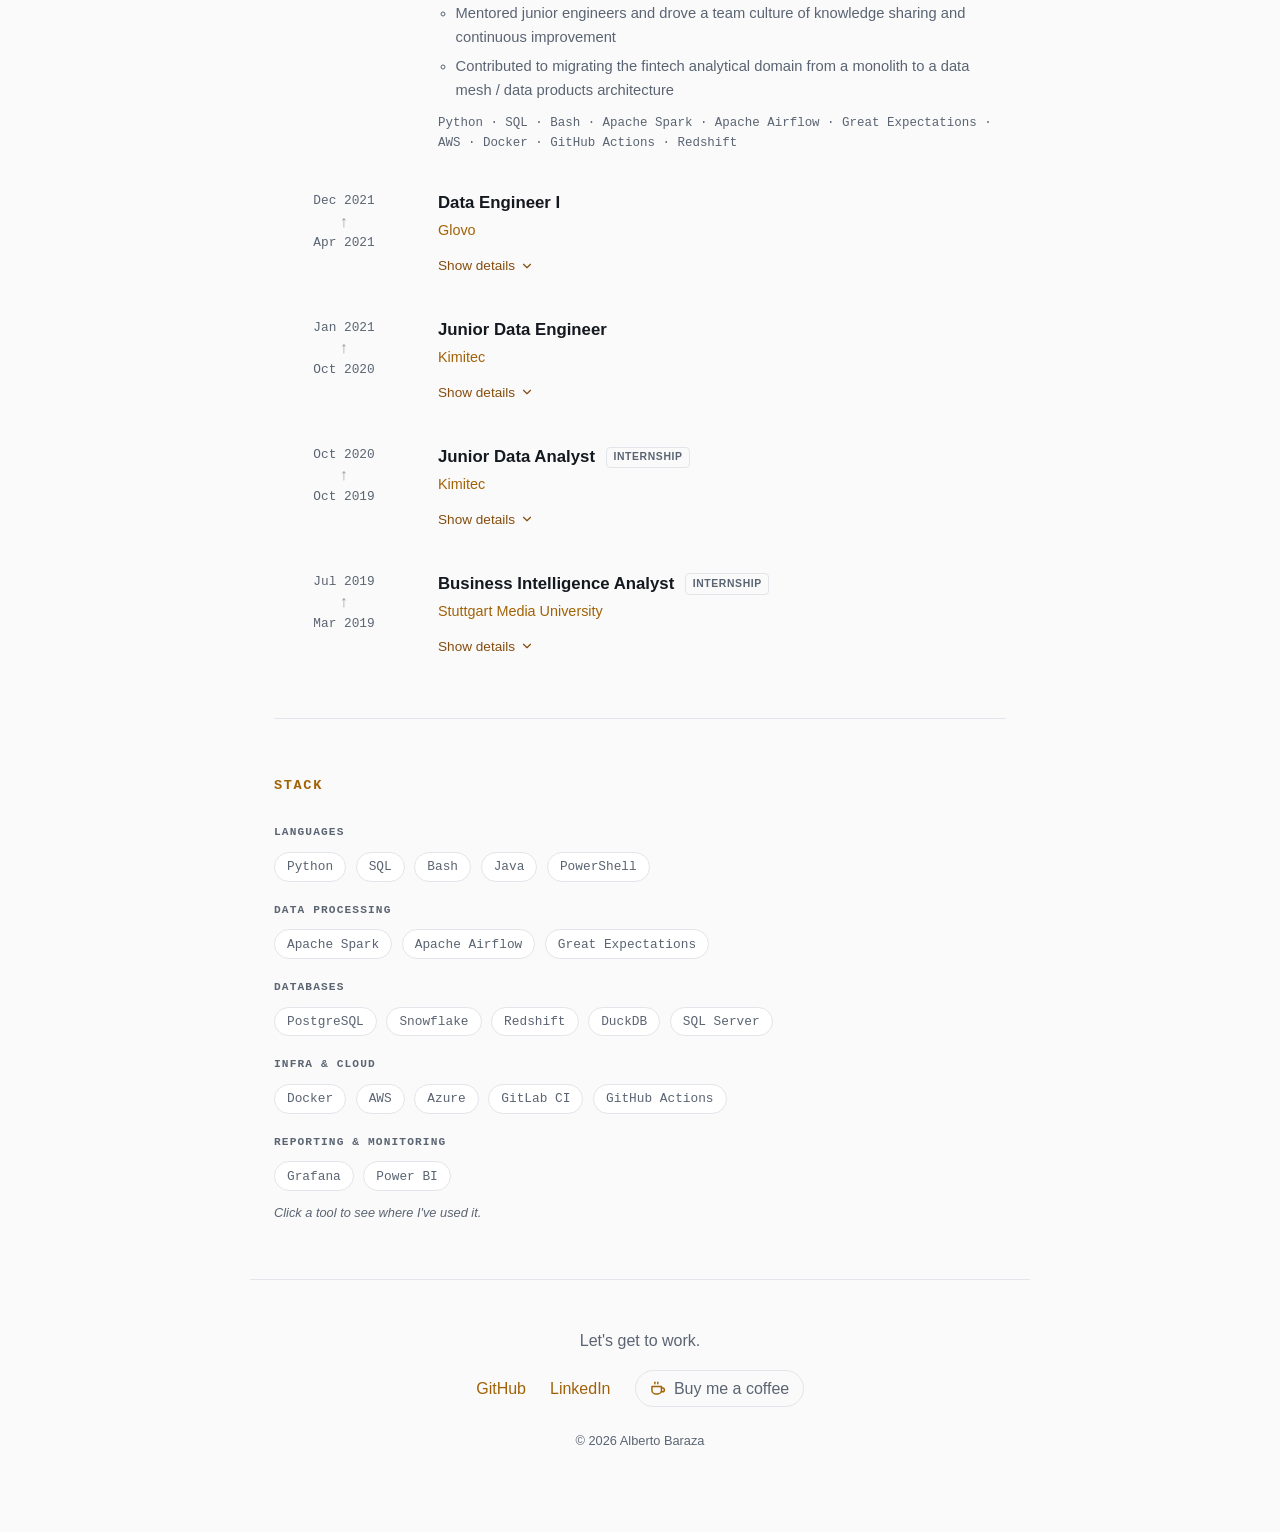
==== commit 265d4dde: "style: stacked career pipeline listed newest first to match the timeline below it" ====
--- a/experience.html
+++ b/experience.html
@@ -10,7 +10,7 @@
   <link rel="stylesheet" href="css/hero.css">
   <noscript><style>
     @media (max-width: 600px) {
-      .pipeline{flex-direction:column;align-items:center;max-width:none;overflow-x:visible;padding:0.25rem 0;}
+      .pipeline{flex-direction:column-reverse;align-items:center;max-width:none;overflow-x:visible;padding:0.25rem 0;}
       .pipeline__link{width:2px;height:28px;flex:0 0 auto;min-width:0;}
       .pipeline__beam{display:none;}
     }
--- a/css/style.css
+++ b/css/style.css
@@ -463,7 +463,9 @@
    viewport width - a long browser-zoom or a wide-but-short window can trigger
    it just as easily as a narrow phone. See updatePipelineLayout in main.js. */
 .pipeline--vertical {
-  flex-direction: column;
+  /* Stacked, the newest role comes first, like the timeline below it. The wide row stays oldest
+     to newest, left to right. (The markup is oldest first, so this only changes how it is drawn.) */
+  flex-direction: column-reverse;
   align-items: center;
   max-width: none;
   overflow-x: visible;
@@ -483,6 +485,7 @@
   margin-top: 0;
   margin-left: -4px;
   animation-name: pipelineBeamVertical;
+  animation-direction: reverse; /* still travels from the oldest role towards the current one, now upwards */
 }
 
 .pipeline-annotation {
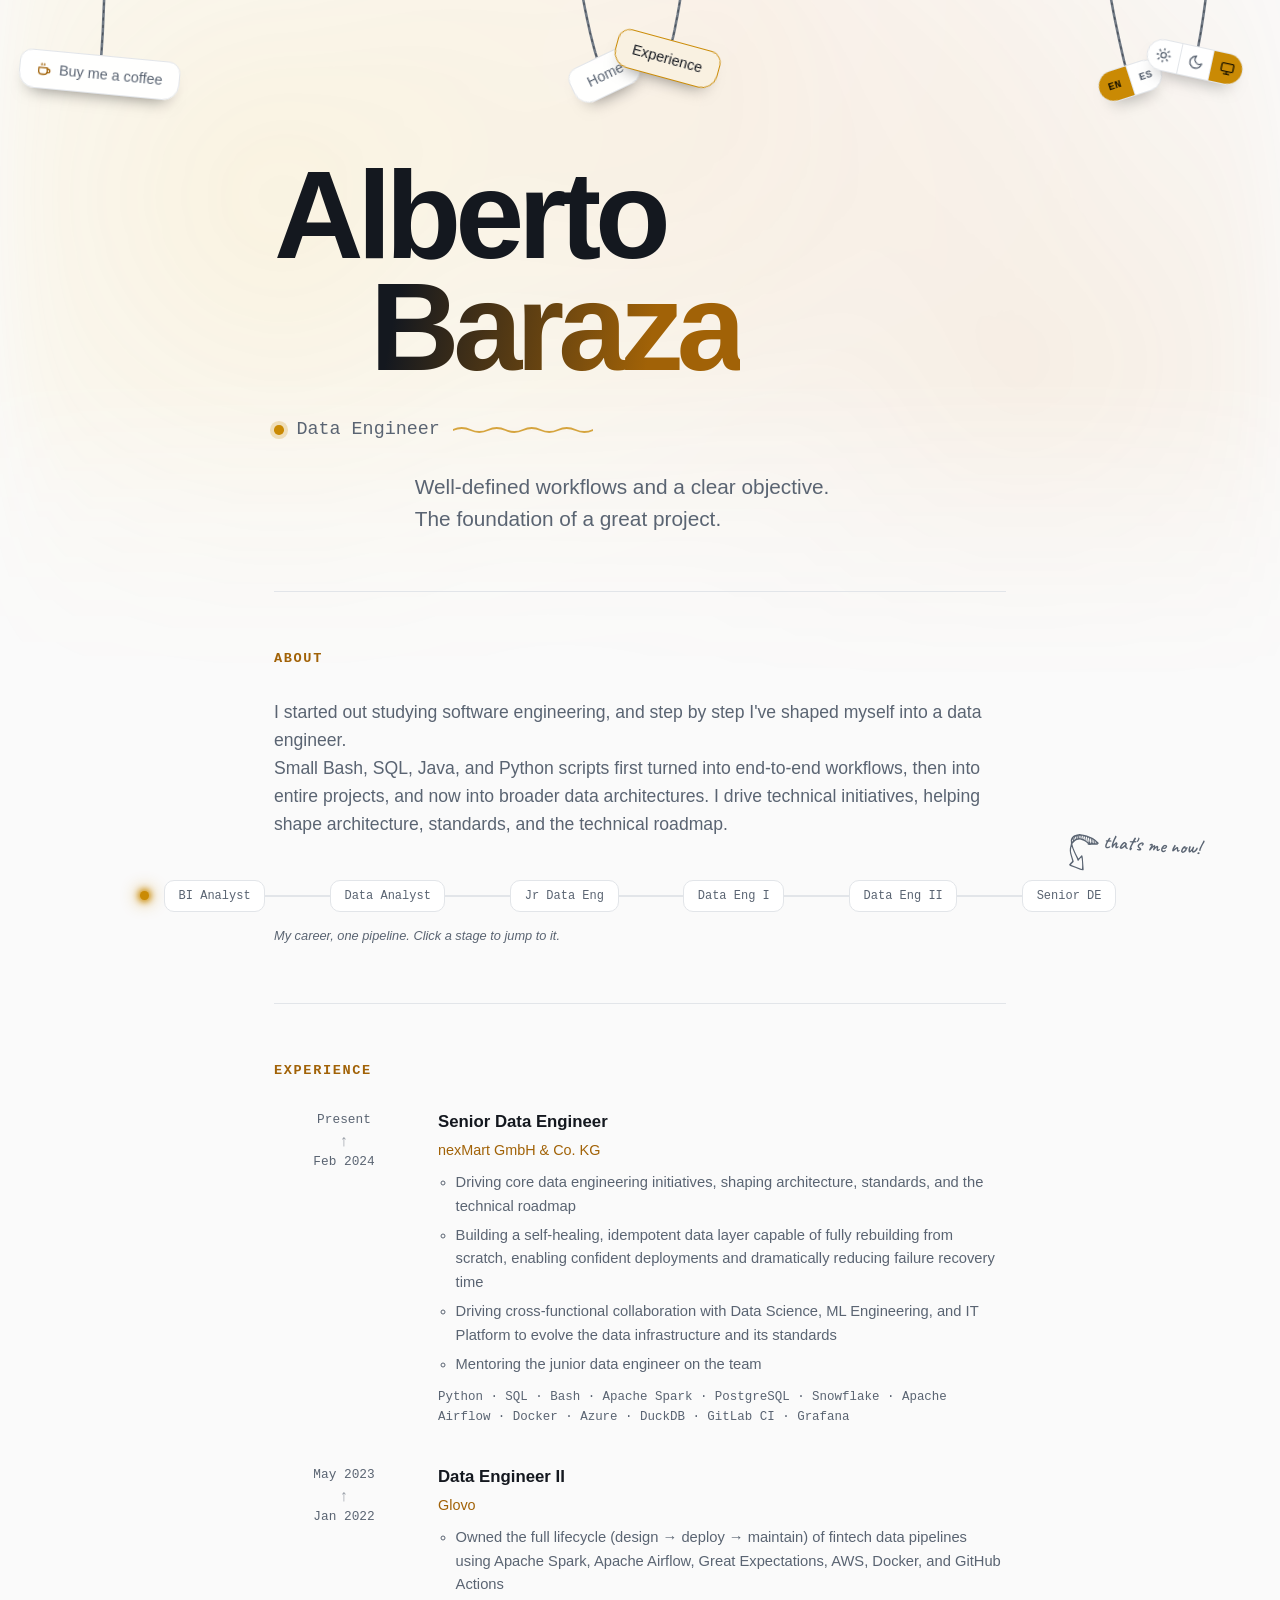
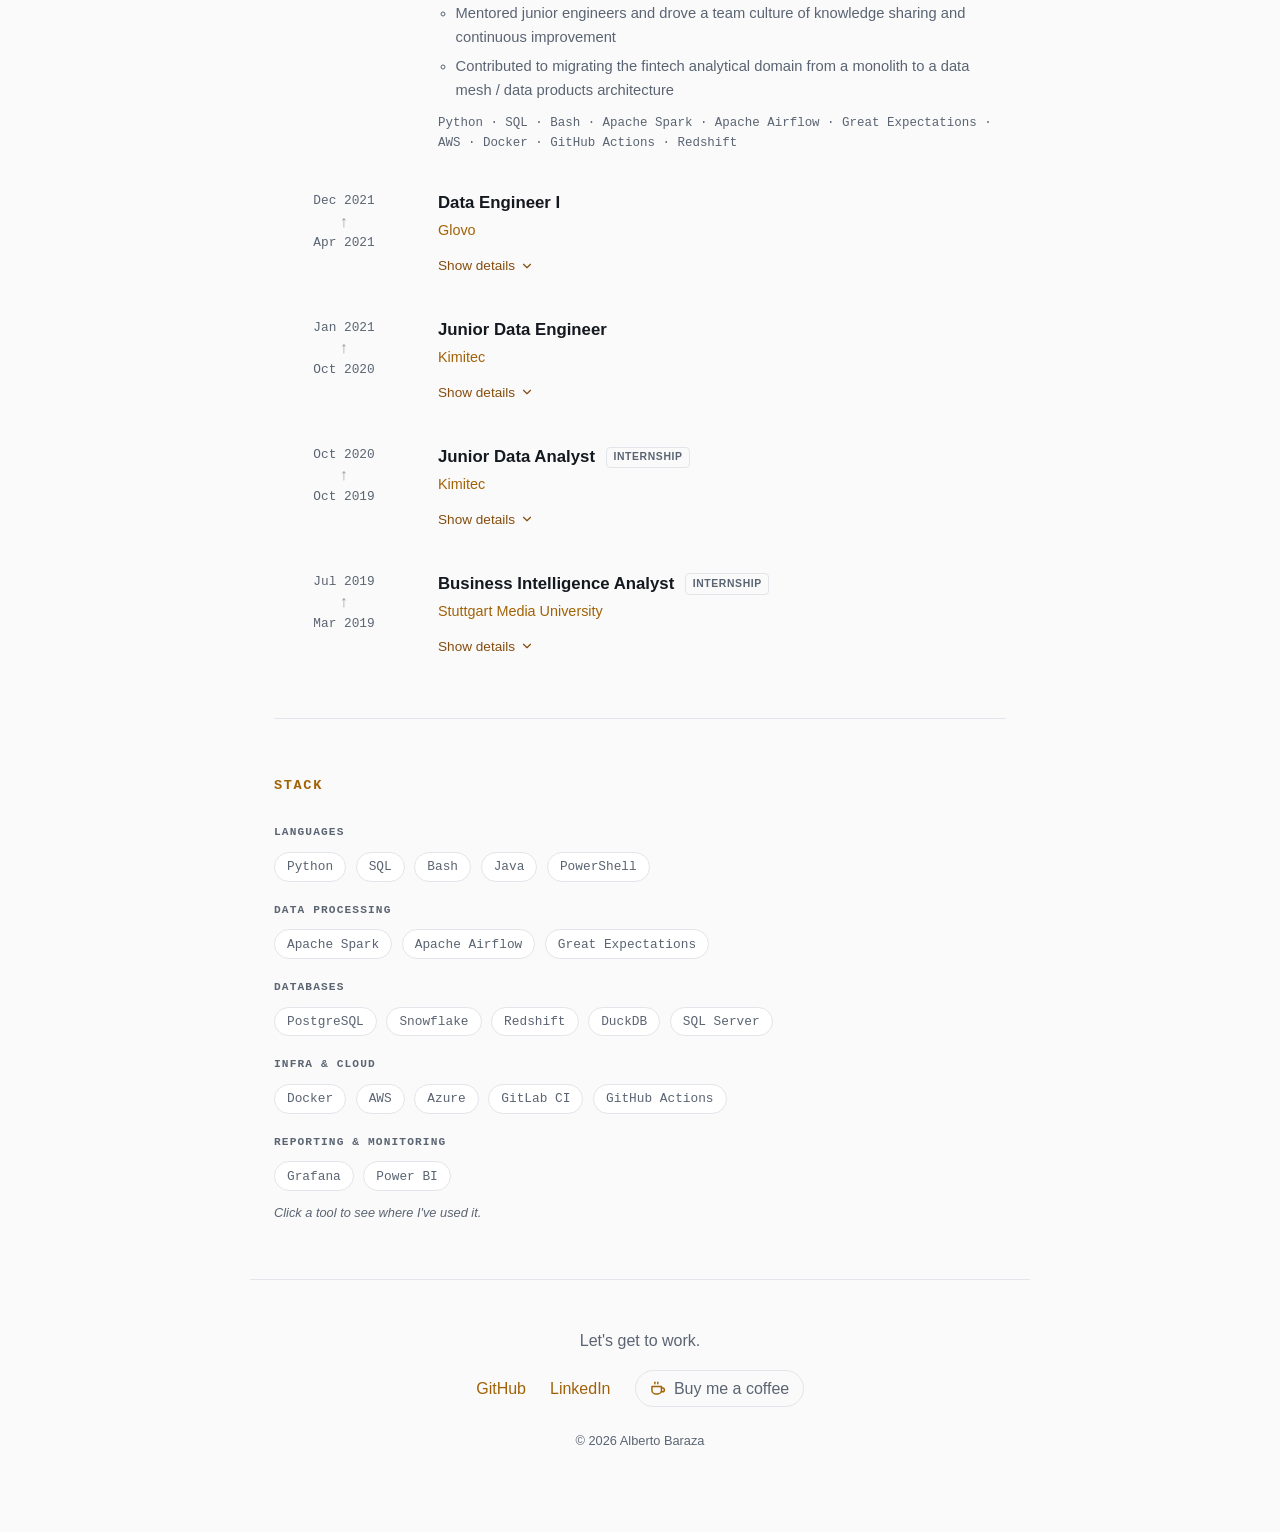
==== commit 754c98fe: "feat: visit count from GoatCounter shown very small under the copyright line in the footer" ====
--- a/experience.html
+++ b/experience.html
@@ -349,6 +349,7 @@
       </a>
     </div>
     <p class="footer__copy">© <span id="year"></span> Alberto Baraza</p>
+    <p class="footer__count" id="visit-count" hidden></p>
   </footer>
 
   <script src="js/i18n.js"></script>
--- a/css/style.css
+++ b/css/style.css
@@ -815,6 +815,16 @@
   margin: 0;
 }
 
+/* The visit counter, very small, under the copyright line. That line keeps the footer's 1rem
+   bottom margin (so nothing changes while the counter is hidden); pulling the counter up by 0.7rem
+   collapses the two margins to the 0.3rem that is wanted between them. */
+.footer .footer__count {
+  margin: -0.7rem 0 0;
+  font-size: 0.7rem;
+  opacity: 0.75;
+  font-variant-numeric: tabular-nums;
+}
+
 /* Responsive */
 
 @media (max-width: 600px) {
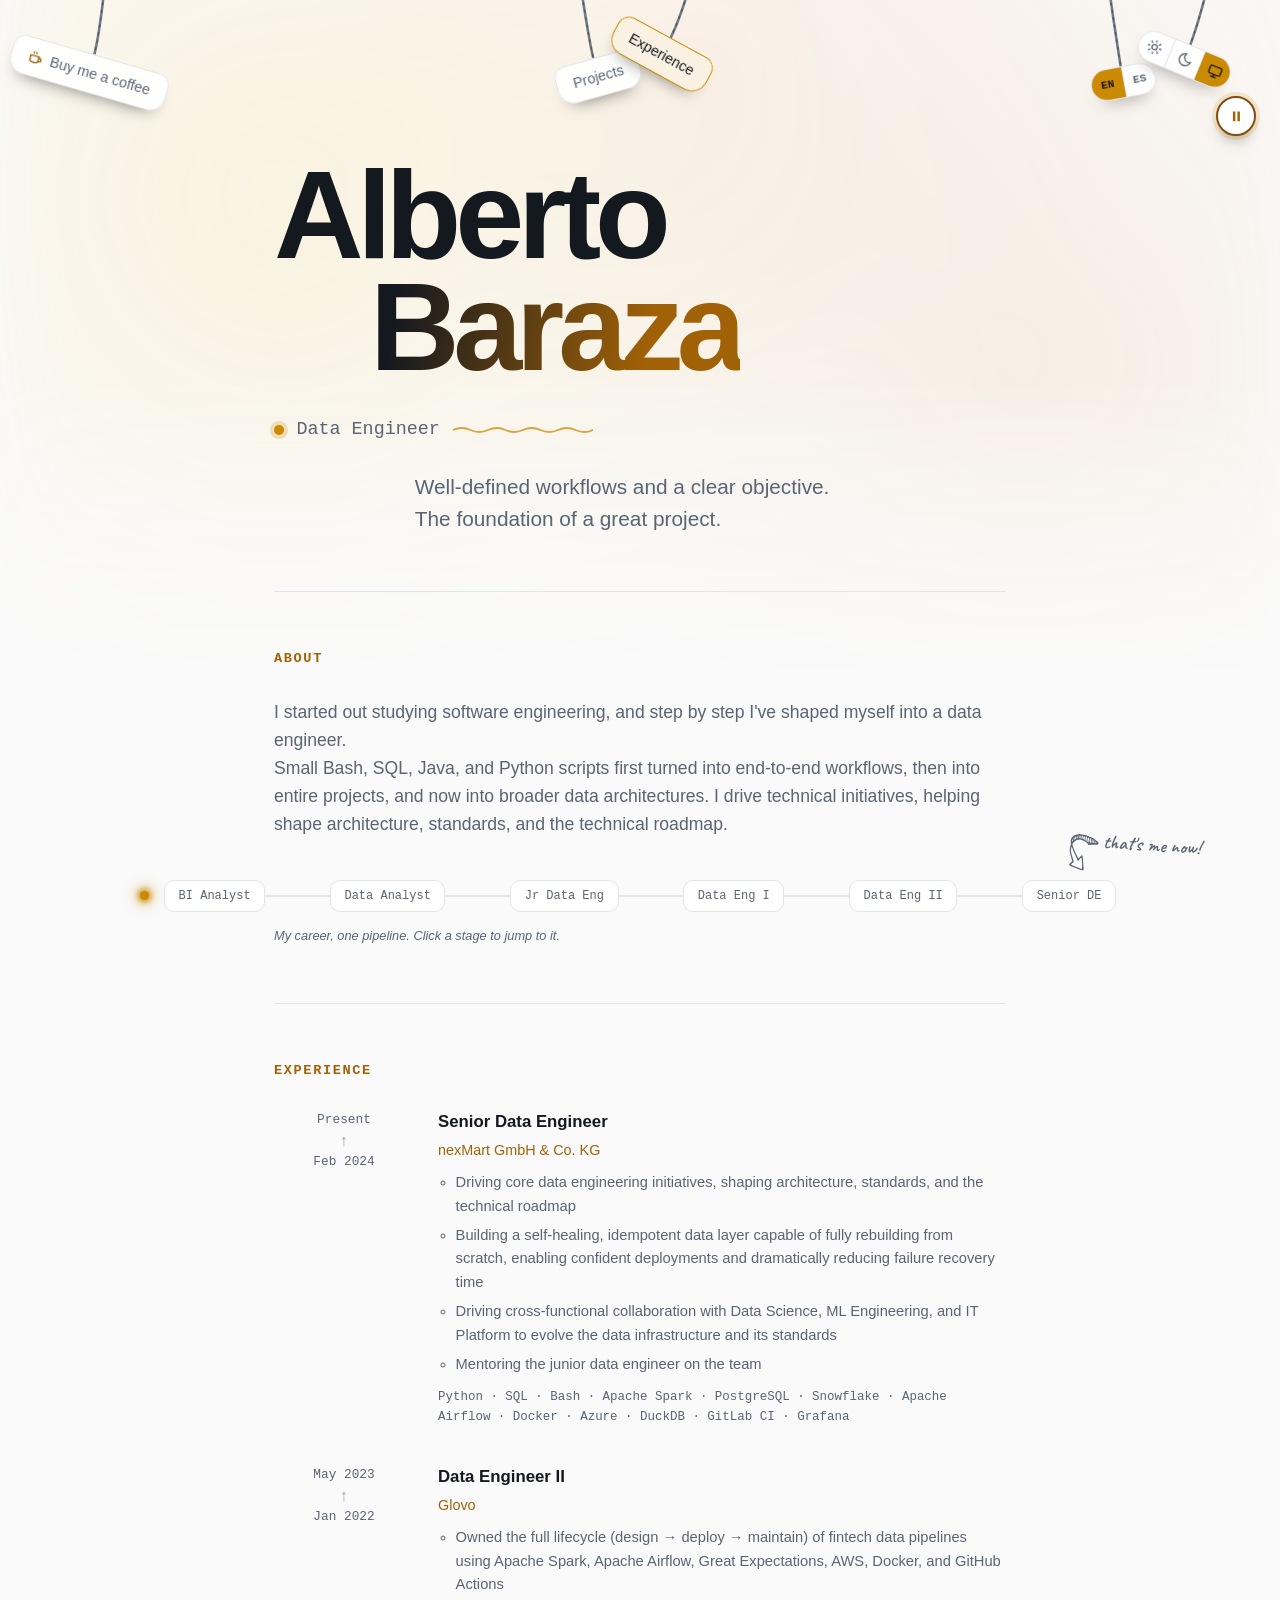
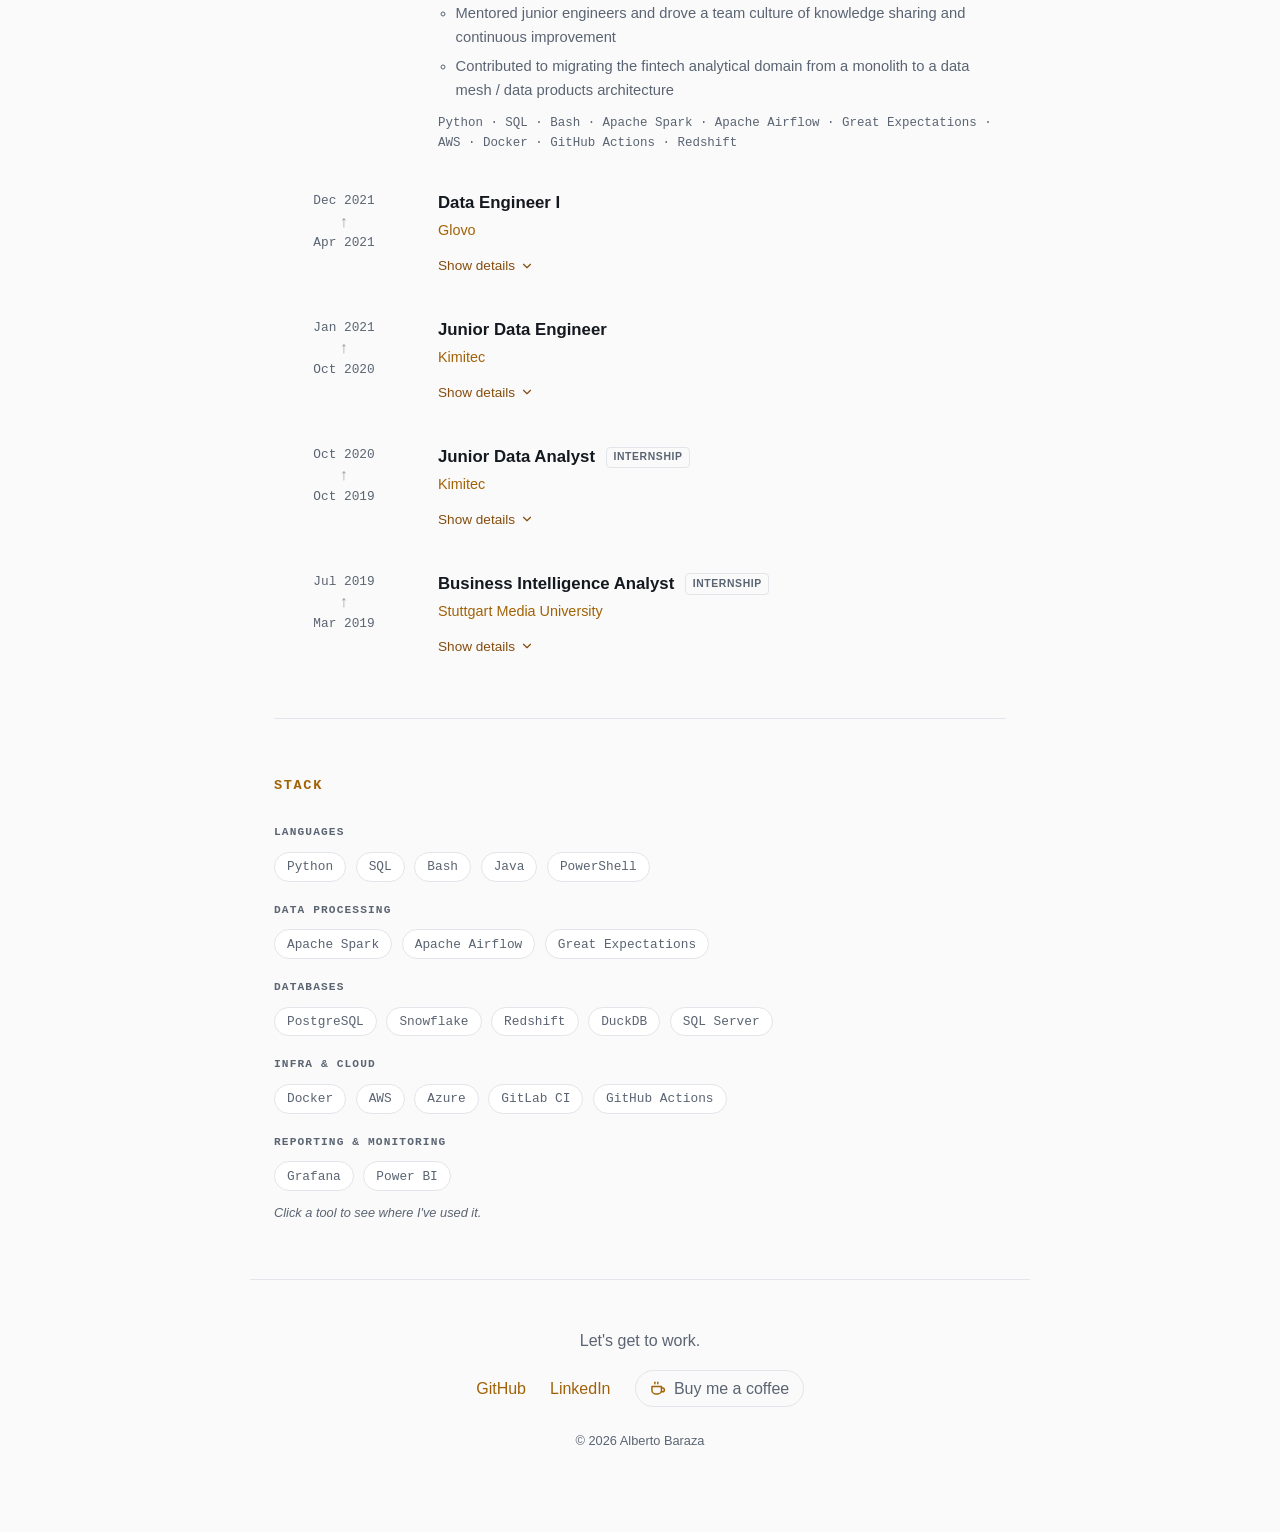
==== commit 27800bb8: "feat: Home nav tag renamed to Projects (Inicio to Proyectos)" ====
--- a/experience.html
+++ b/experience.html
@@ -48,7 +48,7 @@
         <span data-i18n="coffee-short">Buy me a coffee</span>
       </a>
       <nav class="nav__links" aria-label="Pages">
-        <a href="index.html" class="nav-tag hang" data-i18n="nav-home">Home</a>
+        <a href="index.html" class="nav-tag hang" data-i18n="nav-projects">Projects</a>
         <a href="experience.html" class="nav-tag hang" data-i18n="nav-experience" aria-current="page">Experience</a>
         <a class="nav-tag nav-coffee hang hang--coffee-compact" href="https://buymeacoffee.com/albertoww0y" target="_blank" rel="noopener noreferrer" data-i18n-aria="coffee-label" aria-label="Buy me a coffee (opens in a new tab)">
           <svg class="coffee-icon" viewBox="0 0 24 24" aria-hidden="true" focusable="false"><path d="M4 9h13v5a5 5 0 0 1-5 5H9a5 5 0 0 1-5-5z"/><path d="M17 11h1.5a2.5 2.5 0 0 1 0 5H17"/><path d="M8 3v2"/><path d="M12 3v2"/></svg>
--- a/css/style.css
+++ b/css/style.css
@@ -3,10 +3,15 @@
   --bg-elevated: #111722;
   --border: #1e2732;
   --text: #e6edf3;
-  --text-muted: #8b98a5;
+  /* Grey text on dark was hard to read, most of all the bio over the amber glow (4.8:1), so it is
+     lighter than it was (#8b98a5); about 7.6:1 there, and still clearly softer than --text. */
+  --text-muted: #b8c2cd;
+  /* the old grey, kept for what is only decoration (dots, tracks, ropes, button outlines) */
+  --deco-grey: #8b98a5;
   --accent: #fbbf24;
   --accent-ink: #fbbf24;
   --accent-dim: #c8920a;
+  --accent-line: #fbbf24; /* outlines that must stand out from the page */
   --btn-primary-text: #1c1400;
   --hero-glow-opacity: 1;
   --radius: 10px;
@@ -67,7 +72,7 @@
 }
 
 .nav {
-  --rope-color: color-mix(in srgb, var(--text-muted) 85%, var(--bg));
+  --rope-color: color-mix(in srgb, var(--deco-grey) 85%, var(--bg));
   --tag-shadow: 0 10px 18px -12px color-mix(in srgb, #000 60%, transparent);
   position: fixed;
   top: 0;
@@ -239,6 +244,81 @@
   display: none; /* narrow screens only, see the media query below */
 }
 
+/* Still ropes (the motion switched off, or reduced motion asked for): a finger on a tag is just a
+   finger on a link, so it must still be able to scroll the page */
+.nav-still .hang {
+  touch-action: auto;
+}
+
+/* The small floating switch for the hanging buttons' motion (nav.js makes it). It shows what
+   pressing it does: pause while the buttons swing, play while they are still. It sits right under
+   the hanging toggles, at their right edge (the same frame as the nav), so it reads as theirs. */
+.motion-toggle {
+  position: fixed;
+  top: 6rem;
+  right: max(1.5rem, calc((100vw - 1500px) / 2));
+  z-index: 15;
+  display: grid;
+  place-items: center;
+  width: 2.5rem;
+  height: 2.5rem;
+  padding: 0;
+  /* A clear outline in the accent colour (the strong one: --accent-line), and a soft halo, so it is
+     plainly a button and not part of the page */
+  border: 2px solid var(--accent-line);
+  border-radius: 50%;
+  background: var(--bg-elevated);
+  box-shadow:
+    0 0 0 4px color-mix(in srgb, var(--accent) 16%, transparent),
+    0 10px 18px -10px color-mix(in srgb, #000 60%, transparent);
+  color: var(--accent-ink);
+  cursor: pointer;
+  transition: box-shadow 0.15s ease, color 0.15s ease, scale var(--press-time, 0.4s) var(--spring);
+}
+
+.motion-toggle svg {
+  width: 1.05rem;
+  height: 1.05rem;
+  fill: currentColor;
+}
+
+.motion-toggle__play,
+.motion-toggle[aria-pressed="false"] .motion-toggle__pause {
+  display: none;
+}
+
+.motion-toggle[aria-pressed="false"] .motion-toggle__play {
+  display: block;
+}
+
+/* switched off: the outline stays (it is still a button), the icon goes quiet */
+.motion-toggle[aria-pressed="false"] {
+  color: var(--text);
+}
+
+.motion-toggle:hover,
+.motion-toggle:focus-visible {
+  box-shadow:
+    0 0 0 6px color-mix(in srgb, var(--accent) 26%, transparent),
+    0 10px 18px -10px color-mix(in srgb, #000 60%, transparent);
+}
+
+.motion-toggle:focus-visible {
+  outline: 2px solid var(--accent);
+  outline-offset: 2px;
+}
+
+.motion-toggle:active {
+  scale: var(--press);
+  --press-time: 0.09s;
+}
+
+@media print {
+  .motion-toggle {
+    display: none;
+  }
+}
+
 /* While a control is being dragged with the mouse or a finger */
 .is-dragging-hang,
 .is-dragging-hang * {
@@ -898,6 +978,12 @@
     display: none;
   }
 
+  /* the toggles hang on shorter ropes here, so the switch sits closer under them */
+  .motion-toggle {
+    top: 4.6rem;
+    right: 1rem;
+  }
+
   /* Hangs at the left end of the row (the room beside the language toggle), but stays last in the
      tab order, after the two pages. */
   .hang--coffee-compact {
@@ -933,6 +1019,10 @@
     margin-right: 0.4rem;
   }
 
+  .motion-toggle {
+    right: 0.75rem;
+  }
+
   .nav-tag {
     padding: 0.32rem 0.6rem;
     font-size: 0.78rem;
@@ -960,9 +1050,11 @@
   --border: #e2e5e9;
   --text: #14181f;
   --text-muted: #5a6472;
+  --deco-grey: #5a6472;
   --accent: #ca8a04;
   --accent-ink: #a16207;
   --accent-dim: #854d0e;
+  --accent-line: #854d0e;
   --btn-primary-text: #1c1400;
   --hero-glow-opacity: 0.6;
 }
@@ -974,10 +1066,12 @@
   --bg-elevated: #111722;
   --border: #1e2732;
   --text: #e6edf3;
-  --text-muted: #8b98a5;
+  --text-muted: #b8c2cd;
+  --deco-grey: #8b98a5;
   --accent: #fbbf24;
   --accent-ink: #fbbf24;
   --accent-dim: #c8920a;
+  --accent-line: #fbbf24;
   --btn-primary-text: #1c1400;
   --hero-glow-opacity: 1;
 }
@@ -991,9 +1085,11 @@
     --border: #e2e5e9;
     --text: #14181f;
     --text-muted: #5a6472;
+    --deco-grey: #5a6472;
     --accent: #ca8a04;
     --accent-ink: #a16207;
     --accent-dim: #854d0e;
+    --accent-line: #854d0e;
     --btn-primary-text: #1c1400;
     --hero-glow-opacity: 0.6;
   }
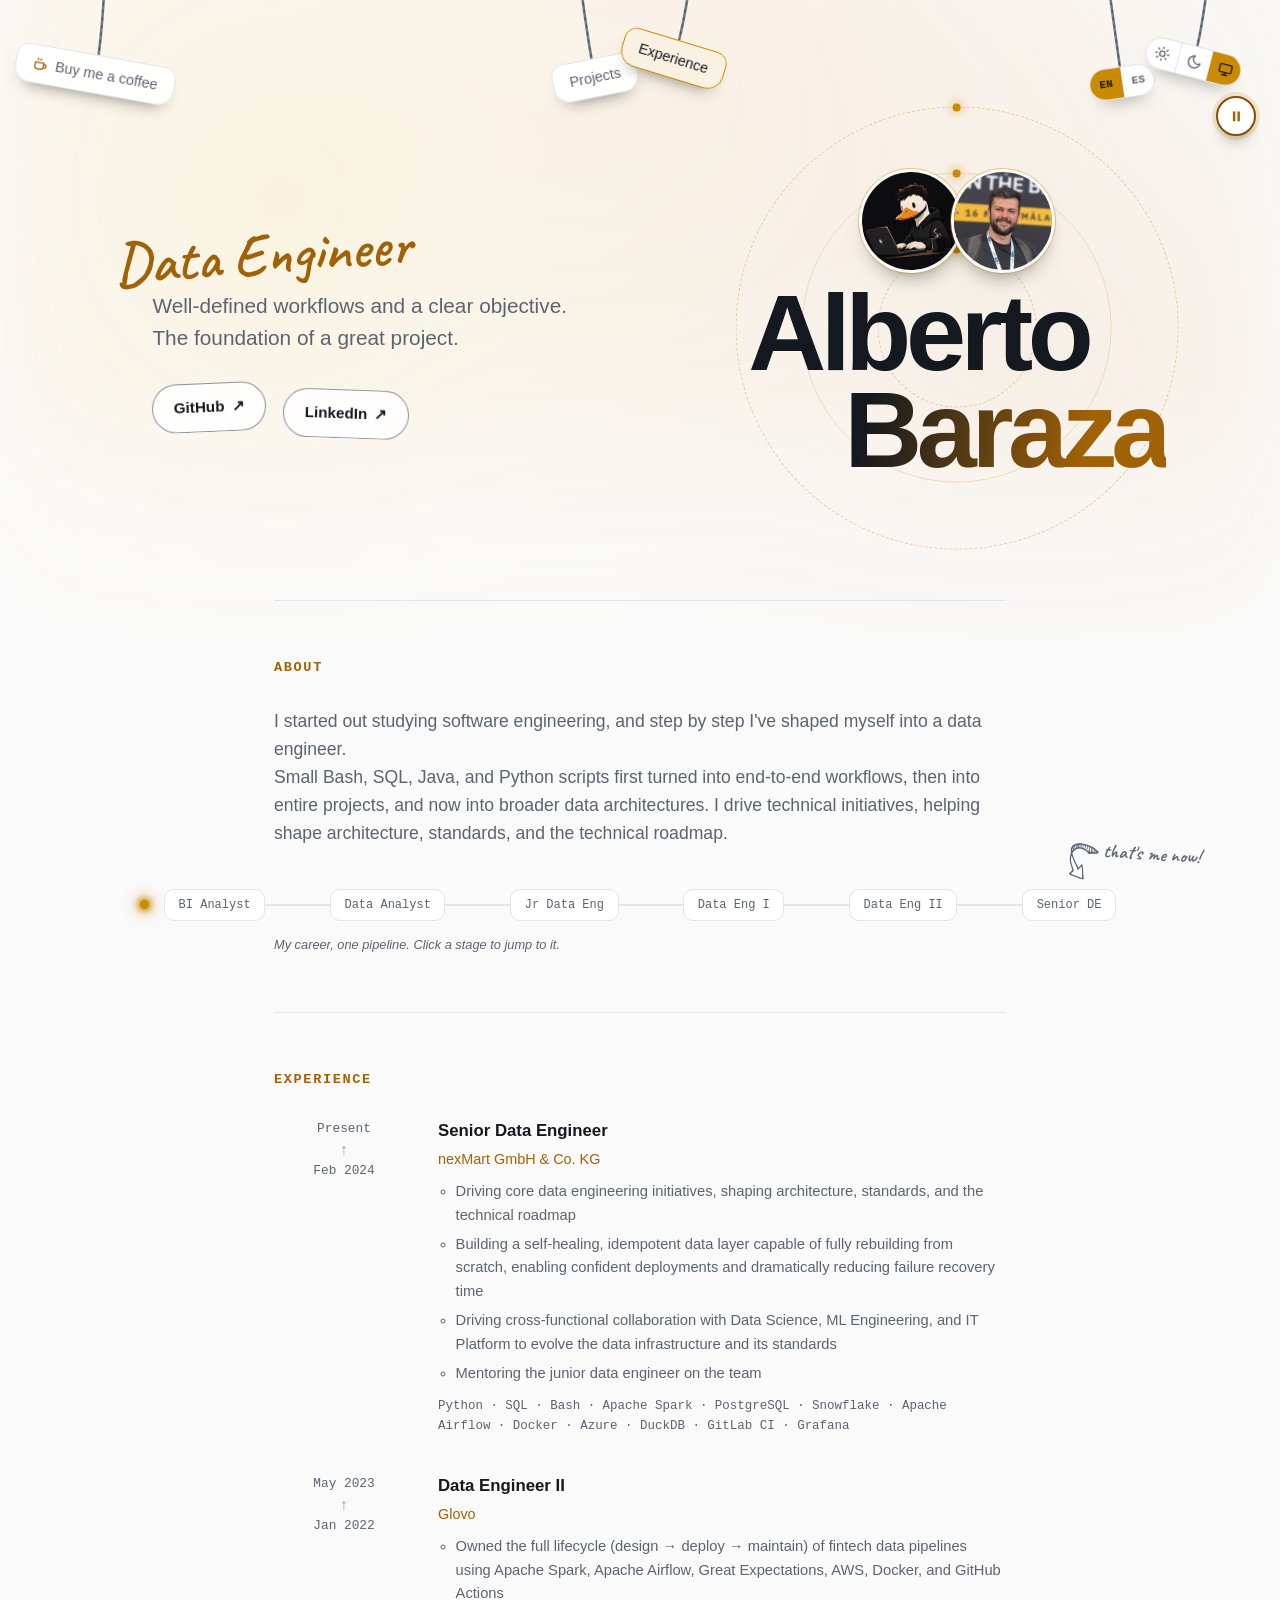
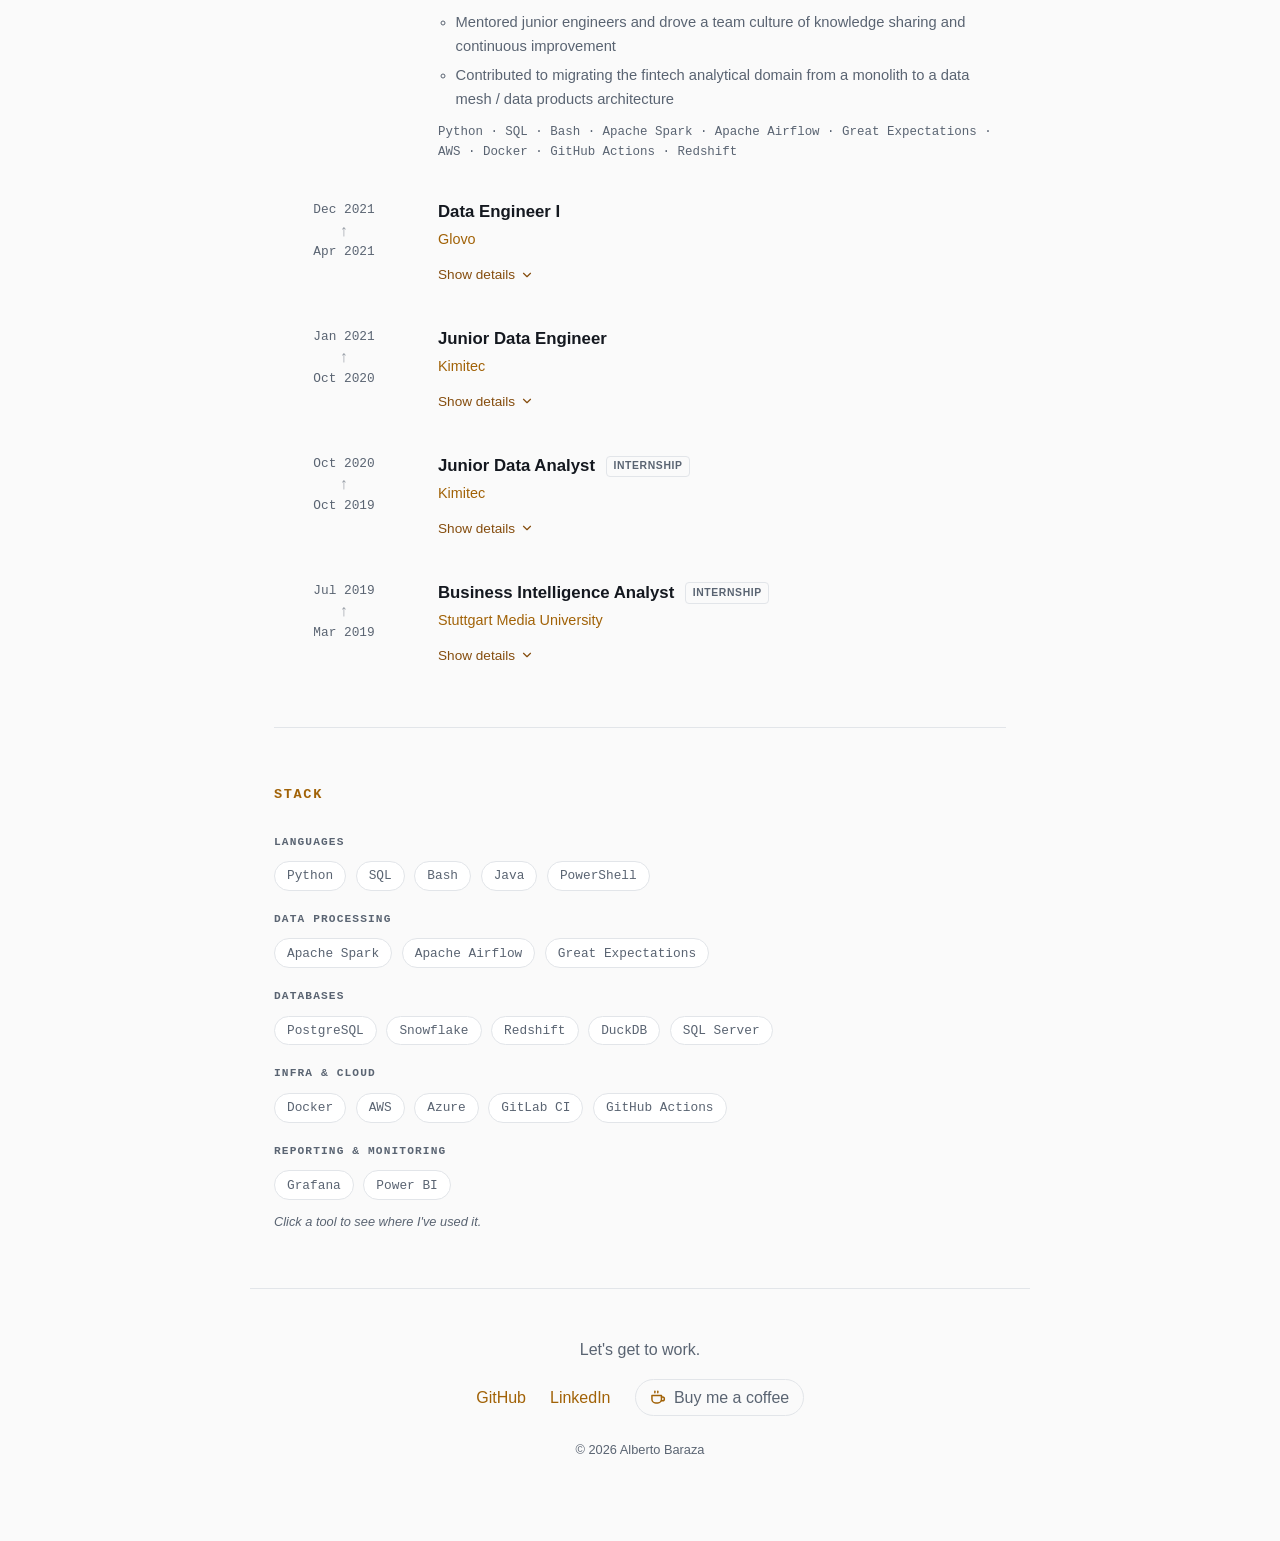
==== commit 9e7e8e70: "feat: Experience hero rebuilt as the Projects hero with the role as a handwritten note and the GitHu" ====
--- a/experience.html
+++ b/experience.html
@@ -78,17 +78,42 @@
     </div>
   </header>
 
-  <main>
-    <section id="top" class="hero hero--page">
+  <main class="experience-main">
+    <section id="top" class="hero hero--split">
       <div class="hero__deco" aria-hidden="true">
         <div class="hero__glow"></div>
       </div>
 
-      <h1 class="hero__name"><span class="hero__first">Alberto</span> <span class="hero__last">Baraza</span></h1>
-      <p class="hero__title" data-i18n="hero-title">Data Engineer</p>
-      <p class="hero__lede" data-i18n="experience-lede">
-        Well-defined workflows and a clear objective. The foundation of a great project.
-      </p>
+      <!-- Exactly the Projects page's name, rings and pictures (same styles, hero.css), so the name stays put when the page slides between the two -->
+      <div class="hero__stage">
+        <div class="hero__orbit" aria-hidden="true"><i></i><i></i><i></i></div>
+        <div class="hero__avatars" aria-hidden="true">
+          <img class="hero__avatar hero__avatar--github" src="assets/profile/github.webp" alt="" width="256" height="256" decoding="async">
+          <img class="hero__avatar hero__avatar--linkedin" src="assets/profile/linkedin.webp" alt="" width="256" height="256" decoding="async">
+        </div>
+        <h1 class="hero__name"><span class="hero__first">Alberto</span> <span class="hero__last">Baraza</span></h1>
+      </div>
+
+      <div class="hero__intro">
+        <div class="hero__text">
+          <div class="hero__hello">
+            <p class="hero__note" data-i18n="hero-title">Data Engineer</p>
+          </div>
+          <div class="hero__slot">
+            <p class="hero__lede" data-i18n="experience-lede">
+              Well-defined workflows and a clear objective. The foundation of a great project.
+            </p>
+            <!-- Invisible: the Projects page's bio, so this block is as tall as that page's (see .hero__slot) -->
+            <p class="hero__lede hero__lede--ghost" aria-hidden="true" data-i18n="hero-lede">
+              I spend my days wrangling data for a living, and my evenings building random stuff.
+            </p>
+          </div>
+        </div>
+        <div class="hero__links">
+          <a href="https://github.com/albertobaraza" target="_blank" rel="noopener" class="btn">GitHub <span class="btn__arrow" aria-hidden="true">↗</span></a>
+          <a href="https://www.linkedin.com/in/alberto-baraza-barnes" target="_blank" rel="noopener" class="btn">LinkedIn <span class="btn__arrow" aria-hidden="true">↗</span></a>
+        </div>
+      </div>
     </section>
 
     <section id="about" class="section">
--- a/css/style.css
+++ b/css/style.css
@@ -405,6 +405,18 @@
   border-top: 1px solid var(--border);
 }
 
+/* The Experience page is framed like Projects (a 1100px frame, see .home-main), so its hero, with
+   the name that stays still when the page slides, lines up with the Projects one. Everything after
+   the hero keeps the narrower column it always had: --max-width includes the main's side padding. */
+.experience-main {
+  max-width: 1100px;
+}
+
+.experience-main > .section {
+  max-width: calc(var(--max-width) - 3rem);
+  margin-inline: auto;
+}
+
 .section__title {
   font-size: 0.85rem;
   text-transform: uppercase;
--- a/css/hero.css
+++ b/css/hero.css
@@ -1,6 +1,8 @@
-/* Shared hero: the big name, the role line and the one-sentence lede. Used by the home page
-   (with extra playful pieces from home.css) and by the Experience page. Every color is derived
-   from the theme tokens. */
+/* Shared hero: the big name with its rings and pictures, and an intro beside it (a handwritten
+   note and a lede). Used by the Projects page (home, with extra playful pieces from home.css) and
+   by the Experience page. Both use the same split layout, so the name sits in exactly the same
+   place on both: that is what lets the page-to-page slide (style.css) keep the name still while
+   the rest of the page slides. Every color is derived from the theme tokens. */
 
 /* Hero */
 
@@ -9,11 +11,6 @@
   z-index: 1;
   padding: 2.5rem 0 3.5rem;
   --indent: clamp(0rem, 11vw, 9rem);
-}
-
-/* A page hero with no greeting note above the name (Experience) needs a little more air on top */
-.hero--page {
-  padding-top: clamp(3.5rem, 8vw, 5.5rem);
 }
 
 /* The glow of the hero bleeds a little past its bottom edge; make sure the sections that
@@ -24,7 +21,6 @@
 }
 
 .hero__name,
-.hero__title,
 .hero__lede {
   position: relative;
   z-index: 1;
@@ -43,14 +39,17 @@
   overflow: hidden;
   overflow: clip;
   pointer-events: none;
-  /* fade out at the bottom so the glow never ends in a visible edge */
-  -webkit-mask-image: linear-gradient(to bottom, #000 62%, transparent);
-  mask-image: linear-gradient(to bottom, #000 62%, transparent);
 }
 
 .hero__glow {
   position: absolute;
   inset: 0;
+  /* Fade out at the bottom so the glow never ends in a visible edge. This mask is on the glow itself
+     and not on the box that clips it: with it on the box, the page slide (style.css) sometimes
+     showed nothing at all for the first half of the slide in Chromium. Same look: the mask is applied
+     after the blur either way, and the glow only drifts a few percent. */
+  -webkit-mask-image: linear-gradient(to bottom, #000 62%, transparent);
+  mask-image: linear-gradient(to bottom, #000 62%, transparent);
   background:
     radial-gradient(circle at 22% 40%, rgba(251, 191, 36, 0.2), transparent 52%),
     radial-gradient(circle at 80% 60%, rgba(217, 119, 6, 0.15), transparent 50%),
@@ -95,37 +94,6 @@
   padding-bottom: 0.08em;
 }
 
-.hero__title {
-  display: flex;
-  align-items: center;
-  gap: 0.8rem;
-  margin: 1.4rem 0 0;
-  font-family: var(--font-mono);
-  font-size: clamp(0.95rem, 2.3vw, 1.15rem);
-  color: var(--text-muted);
-}
-
-.hero__title::before {
-  content: "";
-  flex: none;
-  width: 0.6rem;
-  height: 0.6rem;
-  border-radius: 50%;
-  background: var(--accent);
-  box-shadow: 0 0 0 4px color-mix(in srgb, var(--accent) 22%, transparent);
-}
-
-.hero__title::after {
-  content: "";
-  flex: none;
-  width: clamp(48px, 12vw, 140px);
-  height: 8px;
-  background: var(--accent);
-  opacity: 0.75;
-  -webkit-mask: url("data:image/svg+xml,%3Csvg xmlns='http://www.w3.org/2000/svg' viewBox='0 0 140 8' preserveAspectRatio='none'%3E%3Cpath d='M0 4Q8.75 0 17.5 4T35 4T52.5 4T70 4T87.5 4T105 4T122.5 4T140 4' fill='none' stroke='black' stroke-width='1.8' stroke-linecap='round'/%3E%3C/svg%3E") center / 100% 100% no-repeat;
-  mask: url("data:image/svg+xml,%3Csvg xmlns='http://www.w3.org/2000/svg' viewBox='0 0 140 8' preserveAspectRatio='none'%3E%3Cpath d='M0 4Q8.75 0 17.5 4T35 4T52.5 4T70 4T87.5 4T105 4T122.5 4T140 4' fill='none' stroke='black' stroke-width='1.8' stroke-linecap='round'/%3E%3C/svg%3E") center / 100% 100% no-repeat;
-}
-
 .hero__lede {
   max-width: 38ch;
   margin: 1.6rem 0 0 var(--indent);
@@ -134,8 +102,302 @@
   color: var(--text-muted);
 }
 
+/* The split hero (Projects and Experience). The name hangs in the middle of the orbit rings, and
+   the intro sits beside it: on Projects the greeting, the bio and the buttons, on Experience the
+   role and the tagline. Wide: the intro on the left and the name with its rings on the right.
+   Narrow: stacked, the name first, then the intro. */
+.hero--split {
+  display: grid;
+  gap: 1.75rem;
+  /* how far the bio and the buttons step in from the greeting's edge */
+  --intro-indent: clamp(0rem, 3vw, 2.5rem);
+}
+
+.hero__stage {
+  position: relative;
+  display: grid;
+  align-content: center;
+  justify-items: start;
+  width: fit-content;
+  /* The size of the name (it takes this size, below), so the rings can be sized in em and always wrap it */
+  font-size: clamp(2.6rem, 10vw, 6.75rem);
+  /* The rings spin, and a spinning circle's box swings out to its corners, which would widen the
+     page on narrower windows. Clipping sideways stops that; the padding (taken back by the
+     margin) leaves the rings, which overhang the name a little, room to show in full. */
+  overflow-x: clip;
+  --bleed: min(0.2em, 1.4rem); /* never more than the page's own side padding, or the stage would stick out of it */
+  /* The same room above and below: the rings are a touch taller than the stage, and the page slide
+     takes a picture of the stage cut to its box, which must not cut them. */
+  --bleed-y: 0.1em;
+  padding: var(--bleed-y) var(--bleed);
+  margin: calc(var(--bleed-y) * -1) calc(var(--bleed) * -1);
+  min-height: calc(3.4em + var(--bleed-y) * 2);
+}
+
+/* The two profile pictures, overlapping like two circles that merge, just above the name */
+.hero__avatars {
+  position: relative;
+  z-index: 1;
+  display: flex;
+  align-items: center;
+  /* centered above the name, whichever side of the page the name is on */
+  justify-self: center;
+  margin-bottom: 0.1em;
+  /* its own size, not the name's, so making the name smaller doesn't shrink the faces; never too
+     small to read as a face */
+  --avatar: max(3.5rem, min(9.66vw, 6.51rem));
+}
+
+.hero__avatar {
+  width: var(--avatar);
+  height: var(--avatar);
+  border-radius: 50%;
+  object-fit: cover;
+  background: var(--bg-elevated);
+  border: 3px solid var(--bg);
+  box-shadow:
+    0 0 0 1px color-mix(in srgb, var(--accent) 40%, transparent),
+    0 12px 22px -12px color-mix(in srgb, #000 55%, transparent);
+}
+
+.hero__avatar--github {
+  rotate: -6deg;
+}
+
+/* in front of the first, just touching it */
+.hero__avatar--linkedin {
+  margin-left: calc(var(--avatar) * -0.12);
+  rotate: 5deg;
+}
+
+.hero--split .hero__name {
+  font-size: 1em; /* the stage's size */
+}
+
+.hero__intro {
+  position: relative;
+  z-index: 1;
+  display: flex;
+  flex-direction: column;
+  align-items: flex-start;
+}
+
+/* the lede follows straight on from what is above it (the greeting, or the role) */
+.hero--split .hero__lede {
+  margin: 0 0 0 var(--intro-indent);
+}
+
+/* The note and the lede together. In the page slide this is the part of the hero that fades into the
+   other page's: everything else in the hero stays put. A named element is photographed cut to its
+   own box, and the tilted note reaches a little outside its box, so this has room all round (taken
+   back by the negative margin, so nothing moves). It is as wide as the column on both pages, so the
+   two pictures are the same size and nothing has to be stretched. */
+.hero__text {
+  align-self: stretch;
+  padding: 0.6rem 0.75rem;
+  margin: -0.6rem -0.75rem;
+}
+
+/* The lede and, hidden in the same grid cell, the other page's lede: the cell is as tall as the
+   taller of the two, on both pages. Without it a language where one page's lede wraps to a line
+   more than the other's would centre the two intros differently, and the buttons below would sit
+   at different heights on the two pages (they must stay exactly still in the page slide). */
+.hero__slot {
+  display: grid;
+}
+
+.hero__slot > * {
+  grid-area: 1 / 1;
+  align-self: start;
+}
+
+.hero__lede--ghost {
+  visibility: hidden;
+  pointer-events: none;
+  user-select: none;
+}
+
+/* The handwritten note above the lede: "Hello there!" on Projects, the role on Experience. The same
+   markup and the same rules on both, so the one that takes the other's place after the slide is
+   exactly the same size. */
+.hero__hello {
+  position: relative;
+  z-index: 1;
+  display: flex;
+  align-items: flex-end;
+  gap: 0.4rem;
+  width: fit-content;
+  margin-bottom: 0.4rem;
+  color: var(--accent-ink);
+  rotate: -4deg;
+}
+
+.hero__note {
+  margin: 0;
+  font-family: var(--font-hand);
+  font-size: clamp(2.3rem, 6.4vw, 3.7rem);
+  line-height: 1;
+  white-space: nowrap;
+}
+
+/* The two buttons under the lede (GitHub, LinkedIn): the same on Projects and Experience, in the
+   same place, so the page-to-page slide keeps them still. */
+.hero__links {
+  position: relative;
+  z-index: 1;
+  display: flex;
+  flex-wrap: wrap;
+  gap: 0.9rem 1rem;
+  /* Room all round, for the page slide's picture of this row (see .hero__text): the buttons are
+     tilted and the second sits lower than the row. The negative margin takes it back. */
+  padding: 0.75rem 1rem 1.25rem;
+  margin: calc(1.75rem - 0.75rem) -1rem -1.25rem calc(var(--intro-indent) - 1rem);
+}
+
+.btn {
+  display: inline-flex;
+  align-items: center;
+  gap: 0.45rem;
+  padding: 0.7rem 1.3rem;
+  border-radius: 999px;
+  border: 1px solid color-mix(in srgb, var(--deco-grey) 70%, transparent);
+  background: color-mix(in srgb, var(--bg-elevated) 85%, transparent);
+  backdrop-filter: blur(6px);
+  color: var(--text);
+  font-size: 0.95rem;
+  font-weight: 600;
+  transition: rotate 0.25s ease, translate 0.25s ease, background 0.2s ease, border-color 0.2s ease, color 0.2s ease, scale var(--press-time, 0.4s) var(--spring);
+}
+
+.btn:nth-child(odd) {
+  rotate: -2.5deg;
+}
+
+.btn:nth-child(even) {
+  rotate: 2deg;
+  translate: 0 0.4rem;
+}
+
+.btn:hover,
+.btn:focus-visible {
+  rotate: 0deg;
+  translate: 0 -2px;
+  background: var(--accent);
+  border-color: var(--accent);
+  color: var(--btn-primary-text);
+  text-decoration: none;
+}
+
+.btn:active {
+  scale: var(--press);
+  --press-time: 0.09s; /* dips quickly, springs back slowly */
+}
+
+.btn__arrow {
+  display: inline-block;
+  transition: transform 0.2s ease;
+}
+
+.btn:hover .btn__arrow {
+  transform: translate(2px, -2px);
+}
+
+.hero__orbit {
+  position: absolute;
+  left: 50%;
+  top: 50%;
+  width: 4.1em;
+  aspect-ratio: 1;
+  translate: -50% -50%;
+  opacity: 0.75;
+  pointer-events: none;
+}
+
+/* Too narrow for the two side by side: the name, with its pictures and rings, hugs the right edge,
+   and the intro stays on the left below it. */
+@media (max-width: 720px) {
+  .hero__stage {
+    justify-self: end;
+    justify-items: end;
+  }
+}
+
+@media (min-width: 721px) {
+  .hero--split {
+    grid-template-columns: minmax(0, 1fr) auto;
+    align-items: center;
+    column-gap: clamp(1rem, 3vw, 3rem);
+  }
+
+  .hero__stage {
+    grid-column: 2;
+    grid-row: 1;
+    min-height: calc(4em + var(--bleed-y) * 2);
+  }
+
+  .hero__intro {
+    grid-column: 1;
+    grid-row: 1;
+  }
+
+  .hero__orbit {
+    opacity: 1;
+  }
+}
+
+/* The rings turn on the clock, not on when this page loaded: the head script of each page puts the
+   time (in seconds, wrapped at the common multiple of the three periods) in --orbit-t, so the
+   Experience page's rings carry on from where the Projects page's were when the page slides. */
+.hero__orbit i {
+  position: absolute;
+  inset: 0;
+  border-radius: 50%;
+  border: 1px dashed color-mix(in srgb, var(--accent) 38%, transparent);
+  animation: orbitSpin 70s linear infinite;
+  animation-delay: calc(-1s * mod(var(--orbit-t, 0), 70));
+}
+
+.hero__orbit i:nth-child(2) {
+  inset: 15%;
+  border-style: solid;
+  border-color: color-mix(in srgb, var(--accent) 22%, transparent);
+  animation-duration: 44s;
+  animation-direction: reverse;
+  animation-delay: calc(-1s * mod(var(--orbit-t, 0), 44));
+}
+
+.hero__orbit i:nth-child(3) {
+  inset: 32%;
+  animation-duration: 30s;
+  animation-delay: calc(-1s * mod(var(--orbit-t, 0), 30));
+}
+
+.hero__orbit i::after {
+  content: "";
+  position: absolute;
+  top: -4px;
+  left: 50%;
+  width: 8px;
+  height: 8px;
+  margin-left: -4px;
+  border-radius: 50%;
+  background: var(--accent);
+  box-shadow: 0 0 12px var(--accent);
+}
+
+@keyframes orbitSpin {
+  to {
+    transform: rotate(360deg);
+  }
+}
+
 @media (prefers-reduced-motion: reduce) {
-  .hero__glow {
+  .hero__glow,
+  .hero__orbit i {
     animation: none;
   }
-}
+
+  .btn {
+    transition: none;
+  }
+}
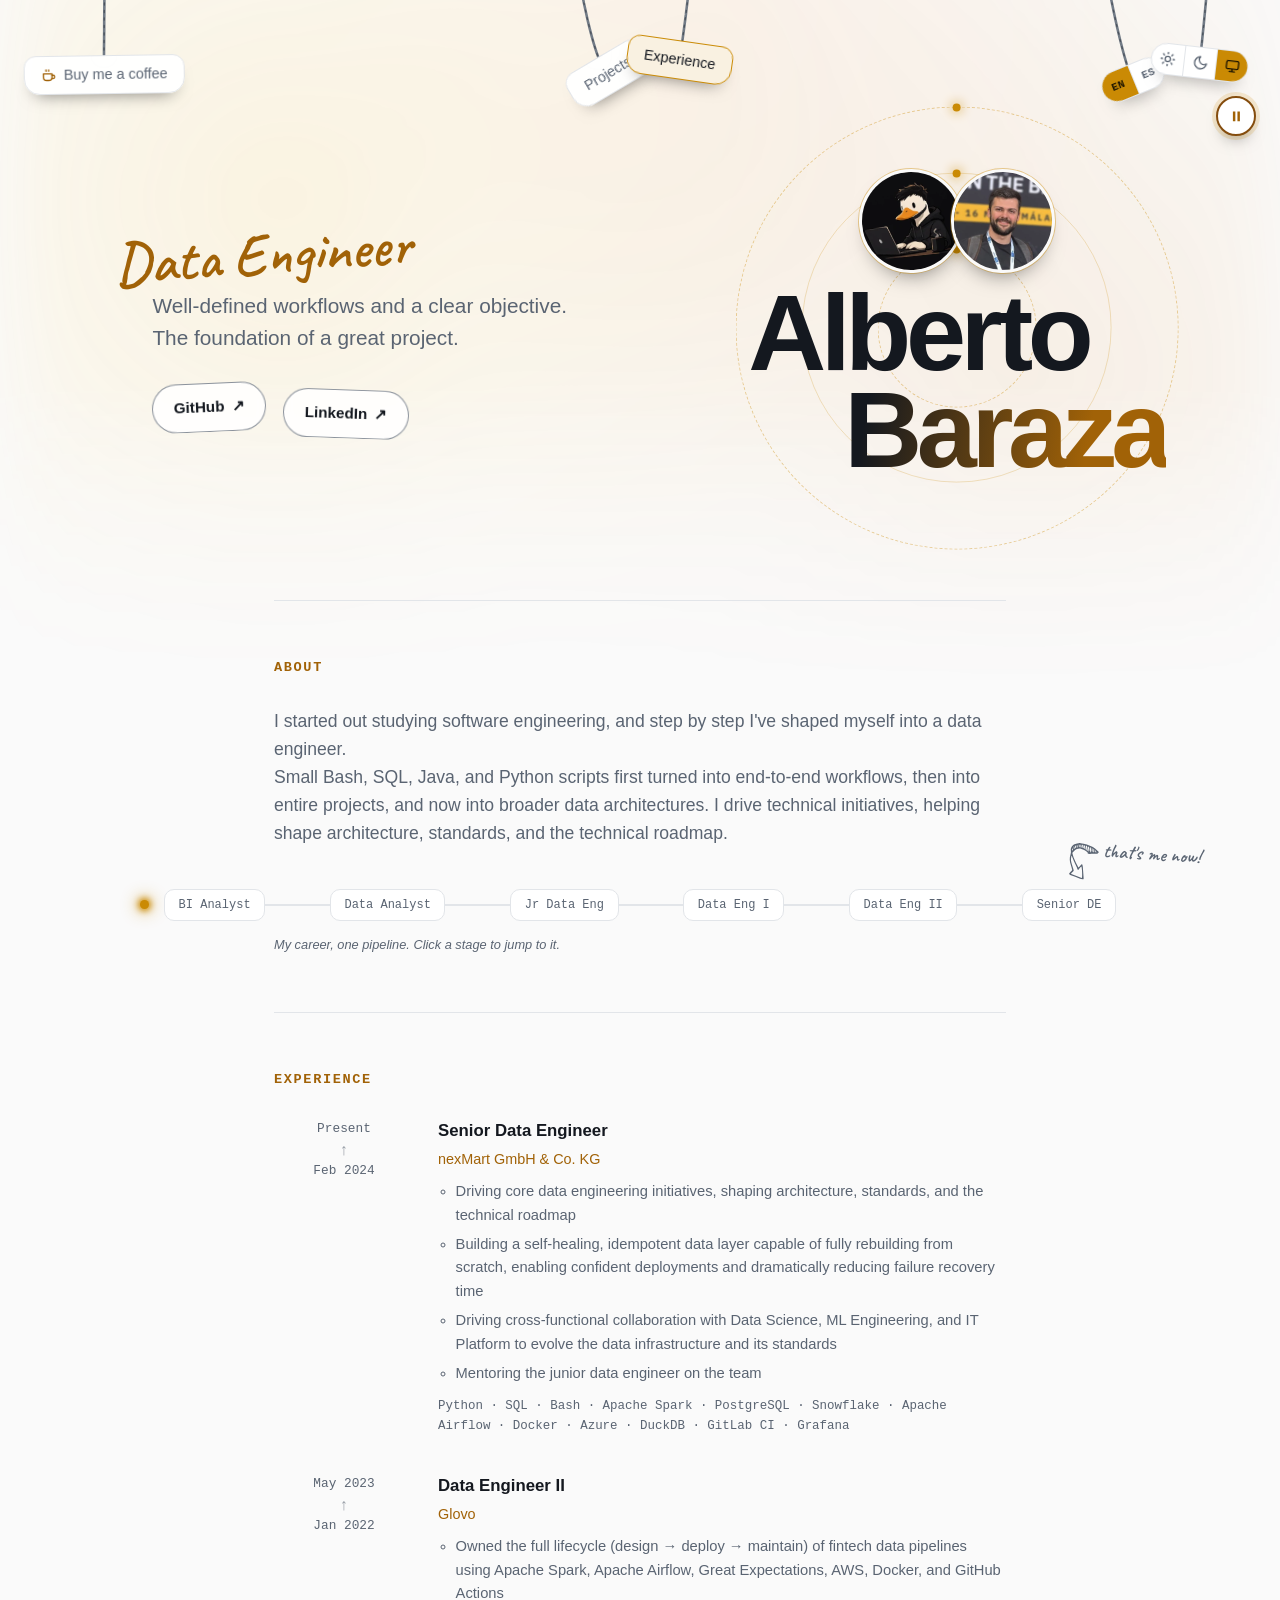
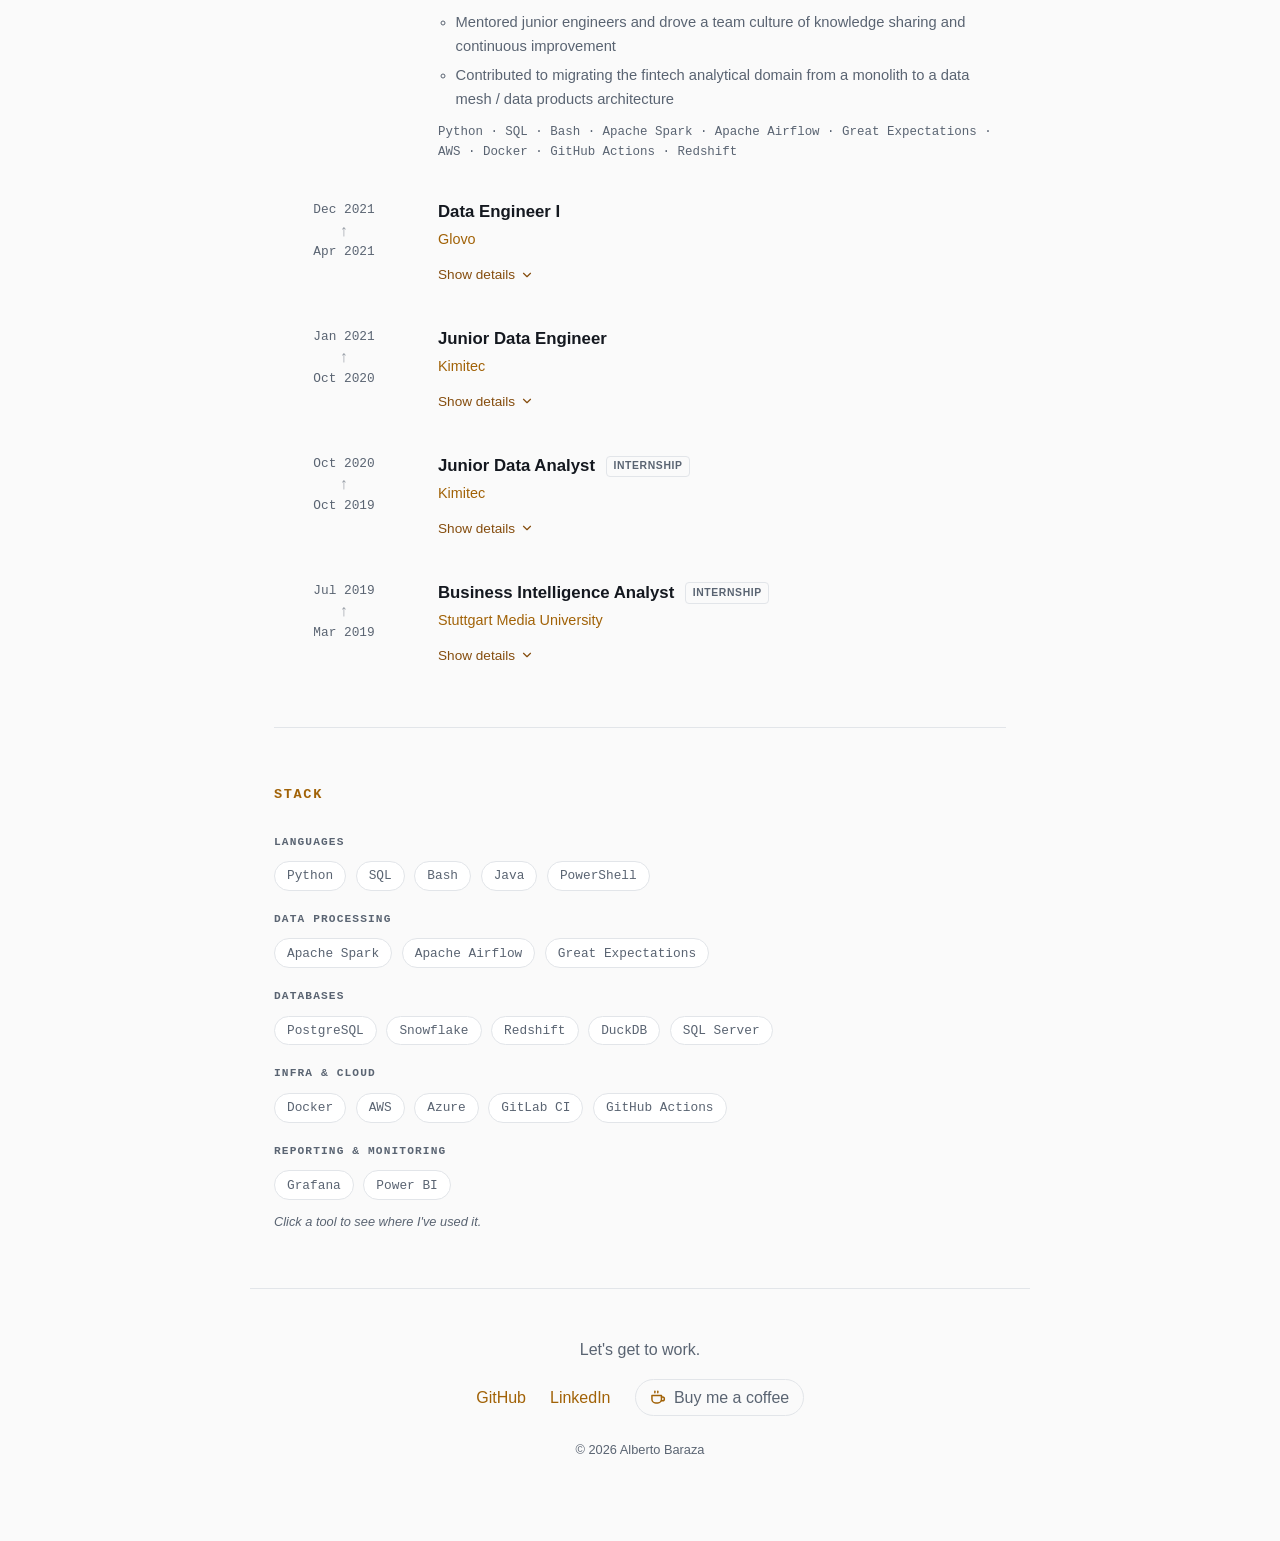
==== commit d834f1a3: "feat: sideways slide between Projects and Experience with the hero kept still and the hanging tags b" ====
--- a/experience.html
+++ b/experience.html
@@ -34,6 +34,30 @@
         lang = nav.indexOf("es") === 0 ? "es" : "en";
       }
       document.documentElement.setAttribute("lang", lang);
+
+      // The clock for the hero's orbit rings (see hero.css): they turn on it, so the next page's
+      // rings carry on from where this page's were. 4620 s is the common multiple of their periods.
+      document.documentElement.style.setProperty("--orbit-t", String((Date.now() / 1000) % 4620));
+
+      // The page we came from leaves a note (main.js) when it is sliding to this one. Read it here,
+      // before the first paint: the name stays still if the note says so (see the end of "Page-to-page
+      // slide" in style.css), and the first paint waits for the page's scripts (the marker at the end
+      // of the body is after them). Without that the slide would start from the bare markup: hanging
+      // tags straight, nothing highlighted, until the scripts ran a moment later. Only for a slide, so
+      // a normal visit isn't held back at all. (Browsers that don't know "expect" just skip the wait.)
+      try {
+        var note = (sessionStorage.getItem("slide-note") || "").split(":");
+        sessionStorage.removeItem("slide-note");
+        if (note[0] && Date.now() - Number(note[0]) < 5000) {
+          document.documentElement.classList.add("slide-in");
+          if (note[1] === "hero") document.documentElement.classList.add("slide-hero");
+          var wait = document.createElement("link");
+          wait.rel = "expect";
+          wait.href = "#page-end";
+          wait.setAttribute("blocking", "render");
+          document.head.appendChild(wait);
+        }
+      } catch (e) {}
     })();
   </script>
   <script data-goatcounter="https://albertobaraza.goatcounter.com/count"
@@ -381,5 +405,6 @@
   <script src="js/main.js"></script>
   <script src="js/nav.js"></script>
   <script src="js/experience.js"></script>
+  <span id="page-end" hidden></span>
 </body>
 </html>
--- a/css/style.css
+++ b/css/style.css
@@ -255,6 +255,7 @@
    the hanging toggles, at their right edge (the same frame as the nav), so it reads as theirs. */
 .motion-toggle {
   position: fixed;
+  pointer-events: auto; /* it lives inside the nav, which takes no clicks itself */
   top: 6rem;
   right: max(1.5rem, calc((100vw - 1500px) / 2));
   z-index: 15;
@@ -1147,3 +1148,144 @@
     scroll-behavior: auto;
   }
 }
+
+/* Page-to-page slide. Projects and Experience are two halves of one canvas: Projects on the left,
+   Experience on the right, as in the menu. Following a link between them shifts the whole canvas
+   sideways instead of cutting. This is the browser's cross-document View Transition: both pages
+   opt in here, the browser keeps a picture of the old page, and the slide runs on pictures, so no
+   script is needed to move anything. Browsers without it just navigate as before. The direction
+   comes from the page being arrived on: arriving on Projects the canvas moves right, arriving on
+   Experience it moves left (Projects is the only page with body.home). main.js skips the slide
+   for a link to the page you are already on and when motion is switched off. */
+@view-transition {
+  navigation: auto;
+}
+
+/* How long the slide takes. One place: the fade of the note and the lede follows it (below), and
+   nav.js reads it for the wind the slide blows through the hanging tags. */
+:root {
+  --slide-time: 0.8s;
+}
+
+@media (prefers-reduced-motion: reduce) {
+  @view-transition {
+    navigation: none;
+  }
+}
+
+/* The hanging controls (and the motion switch, which nav.js puts inside the nav) are not part of
+   the canvas: they stay where they are (still swinging, the new page picks their motion up) while
+   the page slides behind them. Only the new page's copy is shown, live, so there is no second set
+   of tags fading out. */
+/* The picture the browser takes of a named element is cut to its box, and the nav's own box is 0
+   tall (everything hangs out of it), so the whole hanging area would be cut away. It gets a box
+   as tall as the rope layer. Nothing else changes: the nav takes no clicks itself and its
+   children are top-aligned. */
+.nav {
+  view-transition-name: site-nav;
+  height: 320px;
+}
+
+::view-transition-group(site-nav),
+::view-transition-new(site-nav) {
+  animation: none;
+}
+
+::view-transition-old(site-nav) {
+  display: none;
+}
+
+::view-transition-old(root),
+::view-transition-new(root) {
+  animation-duration: var(--slide-time);
+  animation-timing-function: cubic-bezier(0.7, 0, 0.2, 1);
+  animation-fill-mode: both;
+  mix-blend-mode: normal; /* the default blends the two pictures; this is a slide, not a fade */
+}
+
+html:has(body.home)::view-transition-old(root) {
+  animation-name: canvas-out-right;
+}
+
+html:has(body.home)::view-transition-new(root) {
+  animation-name: canvas-in-from-left;
+}
+
+html:not(:has(body.home))::view-transition-old(root) {
+  animation-name: canvas-out-left;
+}
+
+html:not(:has(body.home))::view-transition-new(root) {
+  animation-name: canvas-in-from-right;
+}
+
+@keyframes canvas-out-left {
+  to { transform: translateX(-100%); }
+}
+
+@keyframes canvas-out-right {
+  to { transform: translateX(100%); }
+}
+
+@keyframes canvas-in-from-left {
+  from { transform: translateX(-100%); }
+}
+
+@keyframes canvas-in-from-right {
+  from { transform: translateX(100%); }
+}
+
+/* The hero stays still. From the top of the page only what is below the hero slides; inside it the
+   name, its rings and the pictures, the buttons and the glow behind them stay exactly where they
+   are, and the note and the lede (the greeting on Projects, the role on Experience) fade into the
+   other page's instead of sliding. Each of those is a named layer, drawn by both pages with the
+   same styles (hero.css) in the same place: the old and the new picture of the stage, the buttons
+   and the glow are the same picture, so the browser's default cross-fade between them cannot be
+   seen, and the note and lede, which are different, are the part that visibly fades. main.js decides
+   when: only when the page is at the top (scrolled down, the hero is not on screen, and it would fly
+   in). It puts the class on the old page, and leaves a note that the head script of the new page
+   turns into the same class. */
+html.slide-hero .hero__deco {
+  view-transition-name: site-glow;
+}
+
+html.slide-hero .hero__stage {
+  view-transition-name: site-hero;
+}
+
+html.slide-hero .hero__text {
+  view-transition-name: site-text;
+}
+
+html.slide-hero .hero__links {
+  view-transition-name: site-links;
+}
+
+/* The stage and the buttons are the same picture on both pages, so there is nothing to fade between:
+   only the new page's, live and at full strength. (The default cross-fade dims them for a frame at
+   the start.) If the other page somehow has no such layer, the old one just goes at once. */
+::view-transition-old(site-hero),
+::view-transition-old(site-links) {
+  display: none;
+}
+
+::view-transition-new(site-hero),
+::view-transition-new(site-links) {
+  animation: none;
+}
+
+/* The note and the lede change, so they get a calm fade, a little shorter than the slide */
+::view-transition-group(site-text),
+::view-transition-old(site-text),
+::view-transition-new(site-text) {
+  animation-duration: calc(var(--slide-time) * 0.7);
+  animation-timing-function: ease;
+}
+
+/* The new page arrives finished: nothing of the hero fades or rises in while it slides in (that is
+   for when the page is opened on its own). Scrolling later reveals the rest as usual. */
+html:active-view-transition .hero .reveal {
+  opacity: 1;
+  transform: none;
+  transition: none;
+}
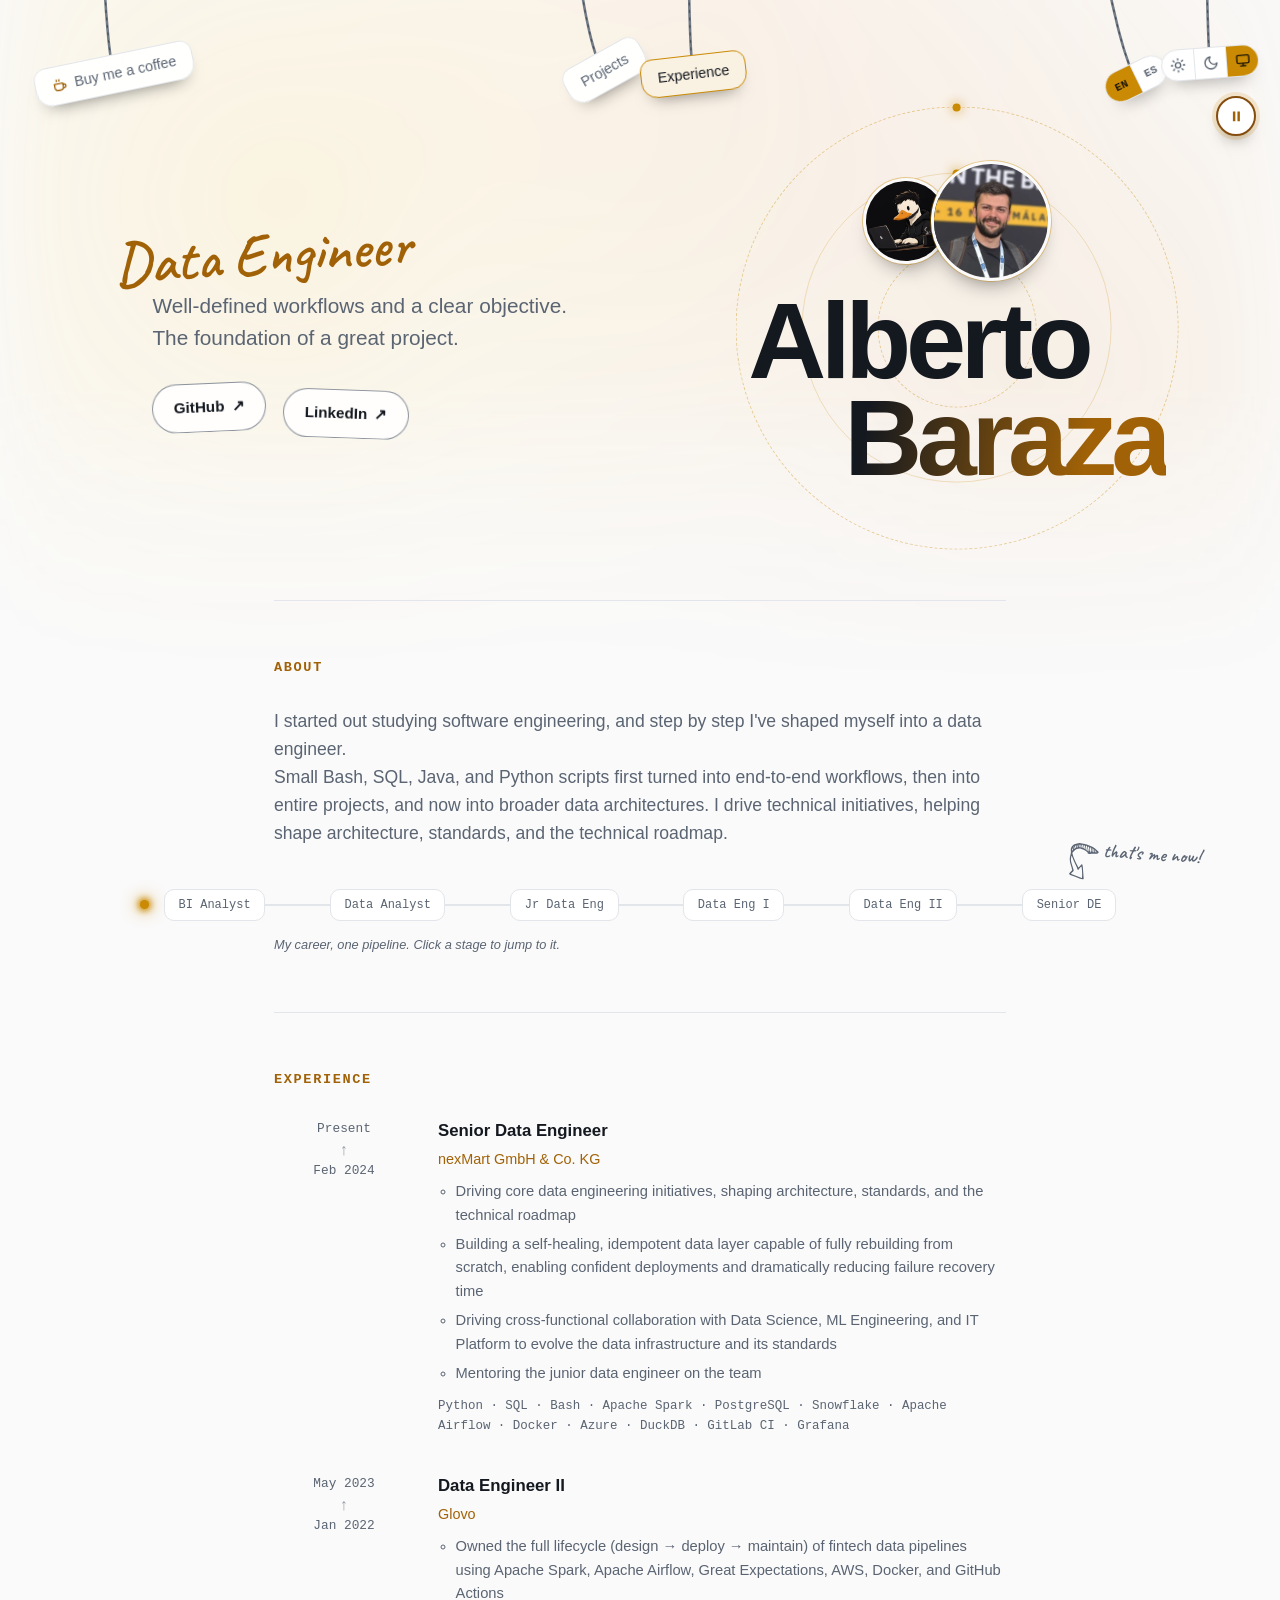
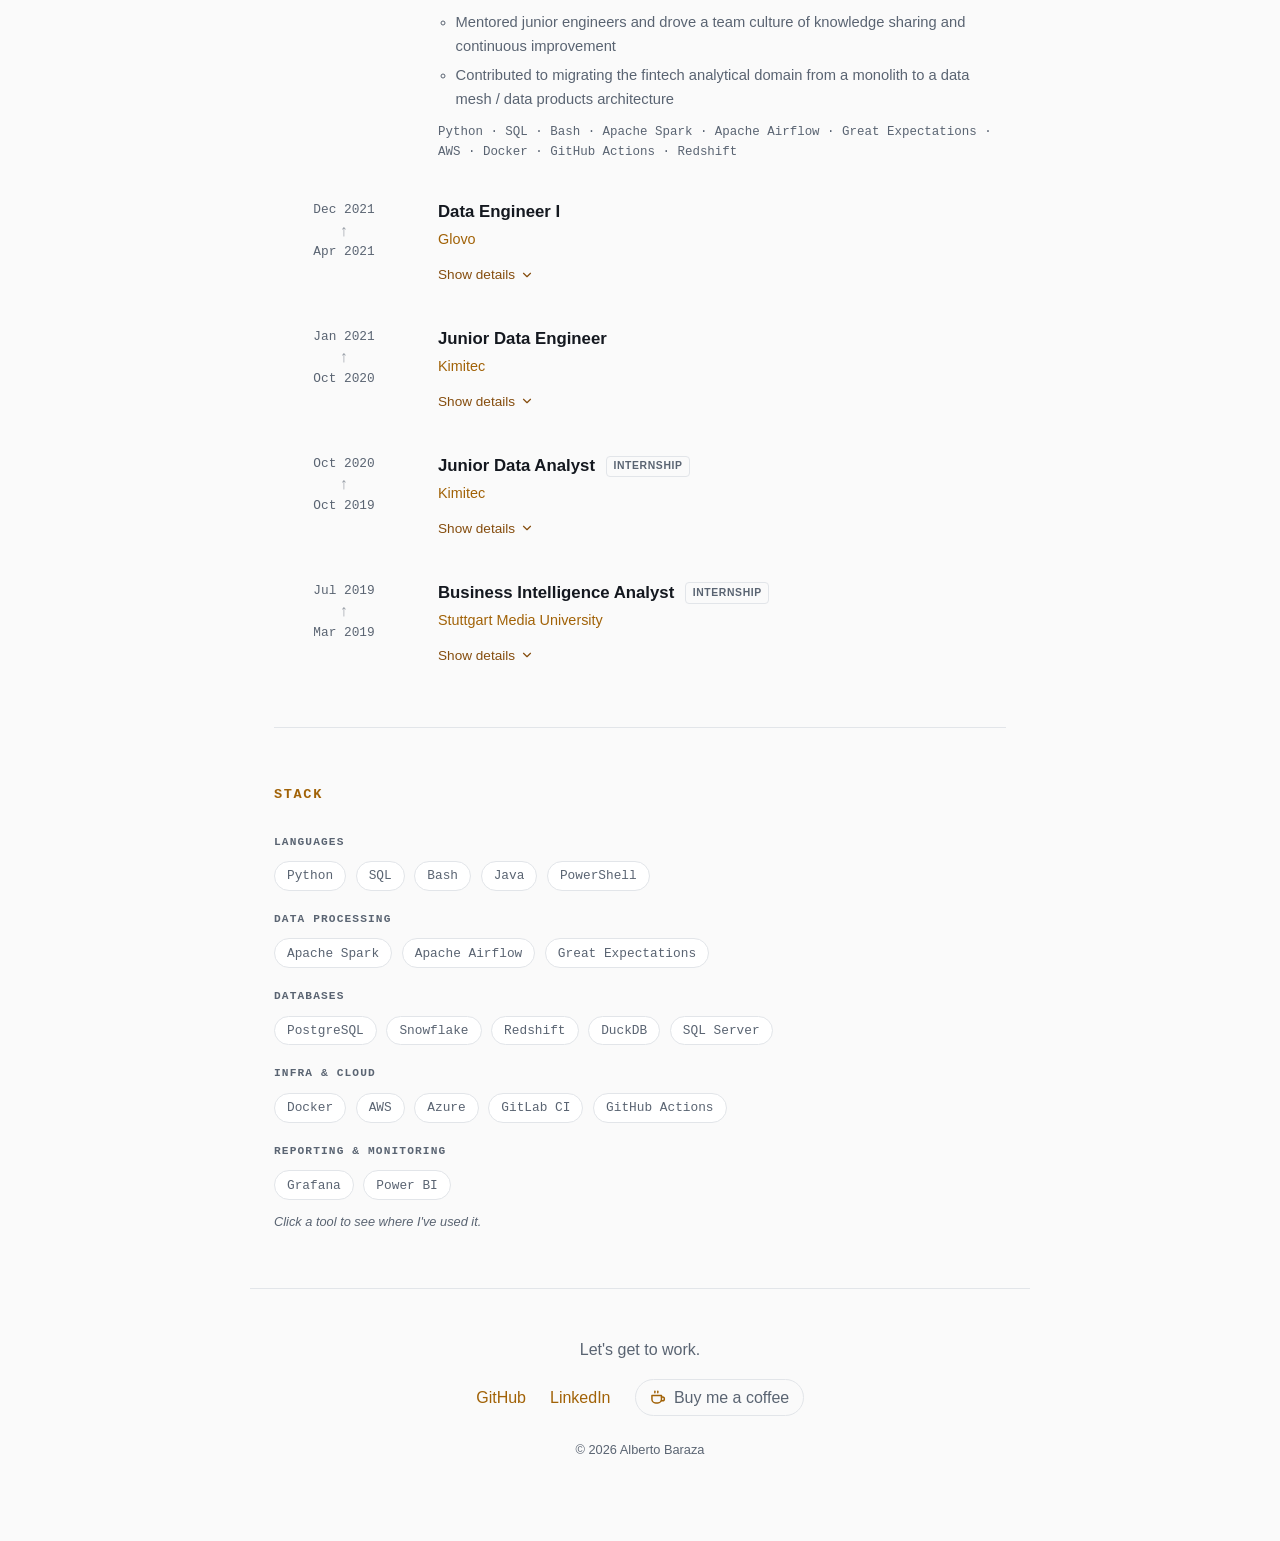
==== commit 6e39ebfa: "feat: profile pictures as two spheres side by side with the lead one changing during the page slide" ====
--- a/experience.html
+++ b/experience.html
@@ -113,7 +113,7 @@
         <div class="hero__orbit" aria-hidden="true"><i></i><i></i><i></i></div>
         <div class="hero__avatars" aria-hidden="true">
           <img class="hero__avatar hero__avatar--github" src="assets/profile/github.webp" alt="" width="256" height="256" decoding="async">
-          <img class="hero__avatar hero__avatar--linkedin" src="assets/profile/linkedin.webp" alt="" width="256" height="256" decoding="async">
+          <img class="hero__avatar hero__avatar--linkedin is-lead" src="assets/profile/linkedin.webp" alt="" width="256" height="256" decoding="async">
         </div>
         <h1 class="hero__name"><span class="hero__first">Alberto</span> <span class="hero__last">Baraza</span></h1>
       </div>
--- a/css/style.css
+++ b/css/style.css
@@ -167,8 +167,10 @@
   pointer-events: none;
 }
 
-.nav__links .hang:nth-child(1) { --rope: 58px; }
-.nav__links .hang:nth-child(2) { --rope: 40px; }
+/* The two page tags hang at the same height (the same as the coffee tag's default), so the page
+   slide between them reads as sideways and parallel: one hanging lower would look off-level. */
+.nav__links .hang:nth-child(1),
+.nav__links .hang:nth-child(2) { --rope: 54px; }
 .hang--lang { --rope: 66px; }
 .hang--theme { --rope: 46px; }
 
@@ -983,8 +985,8 @@
     font-size: 0.82rem;
   }
 
-  .nav__links .hang:nth-child(1) { --rope: 58px; }
-  .nav__links .hang:nth-child(2) { --rope: 70px; }
+  .nav__links .hang:nth-child(1),
+  .nav__links .hang:nth-child(2) { --rope: 64px; } /* the page tags, level with each other */
   .nav__links .hang:nth-child(3) { --rope: 62px; }
 
   .hang--coffee {
@@ -1274,6 +1276,109 @@
   animation: none;
 }
 
+/* The two profile pictures keep their sides (GitHub left, LinkedIn right) and only change who is in
+   front: the one that leads grows and comes over the other, the other shrinks and tucks behind it
+   (hero.css has the two states). Each is a named layer of its own (a named element's own named
+   children are not part of its picture). The browser makes the straight move between the two boxes
+   (size and place of each); on top of that the pair eases a little apart and back together (the
+   image pair, which fills the box), so that at the half way point, where the stacking order flips
+   (the box's own z-index), they do not overlap and the flip cannot be seen. Everything stays on
+   the same centre line: the movement is horizontal. Arriving on Projects the GitHub picture
+   comes to the front, arriving on Experience the LinkedIn one does. */
+html.slide-hero .hero__avatar--github {
+  view-transition-name: site-avatar-github;
+}
+
+html.slide-hero .hero__avatar--linkedin {
+  view-transition-name: site-avatar-linkedin;
+}
+
+::view-transition-old(site-avatar-github),
+::view-transition-old(site-avatar-linkedin) {
+  display: none;
+}
+
+::view-transition-new(site-avatar-github),
+::view-transition-new(site-avatar-linkedin) {
+  animation: none;
+}
+
+::view-transition-group(site-avatar-github),
+::view-transition-group(site-avatar-linkedin),
+::view-transition-image-pair(site-avatar-github),
+::view-transition-image-pair(site-avatar-linkedin) {
+  animation-duration: var(--slide-time);
+  animation-timing-function: cubic-bezier(0.5, 0, 0.2, 1);
+  animation-fill-mode: both;
+}
+
+/* arriving on Projects: GitHub comes to the front, LinkedIn tucks behind it */
+html:has(body.home)::view-transition-group(site-avatar-github) {
+  animation-name: -ua-view-transition-group-anim-site-avatar-github, avatar-order-to-front;
+}
+
+html:has(body.home)::view-transition-image-pair(site-avatar-github) {
+  animation-name: avatar-github-to-front;
+}
+
+html:has(body.home)::view-transition-group(site-avatar-linkedin) {
+  animation-name: -ua-view-transition-group-anim-site-avatar-linkedin, avatar-order-to-back;
+}
+
+html:has(body.home)::view-transition-image-pair(site-avatar-linkedin) {
+  animation-name: avatar-linkedin-to-back;
+}
+
+/* arriving on Experience: LinkedIn comes to the front, GitHub tucks behind it */
+html:not(:has(body.home))::view-transition-group(site-avatar-linkedin) {
+  animation-name: -ua-view-transition-group-anim-site-avatar-linkedin, avatar-order-to-front;
+}
+
+html:not(:has(body.home))::view-transition-image-pair(site-avatar-linkedin) {
+  animation-name: avatar-linkedin-to-front;
+}
+
+html:not(:has(body.home))::view-transition-group(site-avatar-github) {
+  animation-name: -ua-view-transition-group-anim-site-avatar-github, avatar-order-to-back;
+}
+
+html:not(:has(body.home))::view-transition-image-pair(site-avatar-github) {
+  animation-name: avatar-github-to-back;
+}
+
+/* half way: GitHub (left) a little further left, LinkedIn (right) a little further right, the one
+   coming forward a touch bigger and the one going back a touch smaller */
+@keyframes avatar-github-to-front {
+  50% { translate: calc(var(--avatar) * -0.12) 0; scale: 1.06; }
+}
+
+@keyframes avatar-github-to-back {
+  50% { translate: calc(var(--avatar) * -0.12) 0; scale: 0.94; }
+}
+
+@keyframes avatar-linkedin-to-front {
+  50% { translate: calc(var(--avatar) * 0.12) 0; scale: 1.06; }
+}
+
+@keyframes avatar-linkedin-to-back {
+  50% { translate: calc(var(--avatar) * 0.12) 0; scale: 0.94; }
+}
+
+@keyframes avatar-order-to-front {
+  0%, 49.9% { z-index: 1; }
+  50%, 100% { z-index: 2; }
+}
+
+@keyframes avatar-order-to-back {
+  0%, 49.9% { z-index: 2; }
+  50%, 100% { z-index: 1; }
+}
+
+/* The pictures reach up toward the nav on a phone: the nav stays on top of them */
+::view-transition-group(site-nav) {
+  z-index: 10;
+}
+
 /* The note and the lede change, so they get a calm fade, a little shorter than the slide */
 ::view-transition-group(site-text),
 ::view-transition-old(site-text),
--- a/css/hero.css
+++ b/css/hero.css
@@ -135,22 +135,31 @@
 }
 
 /* The two profile pictures, overlapping like two circles that merge, just above the name */
+/* The size of the lead profile picture: its own size, not the name's, so making the name smaller
+   doesn't shrink the faces; never too small to read as a face. On :root because the page slide
+   (style.css) uses it for the pictures' movement, and its pieces can only see what :root has. */
+:root {
+  --avatar: max(4rem, min(11.1vw, 7.5rem));
+}
+
+/* The two profile pictures like two spheres side by side: GitHub always on the left and LinkedIn
+   always on the right, on a shared centre line. The lead one is big and in front, the other smaller
+   and tucked behind it, so which one leads is only a matter of size and overlap. Projects leads
+   with the GitHub picture and Experience with the LinkedIn one (the lead one is marked .is-lead);
+   in the page slide they ease apart and back together with the other one in front (style.css). The
+   row is as tall as the lead picture, so what is below it does not depend on which one leads. */
 .hero__avatars {
   position: relative;
   z-index: 1;
-  display: flex;
-  align-items: center;
+  width: calc(var(--avatar) * 1.56);
+  height: var(--avatar);
   /* centered above the name, whichever side of the page the name is on */
   justify-self: center;
   margin-bottom: 0.1em;
-  /* its own size, not the name's, so making the name smaller doesn't shrink the faces; never too
-     small to read as a face */
-  --avatar: max(3.5rem, min(9.66vw, 6.51rem));
 }
 
 .hero__avatar {
-  width: var(--avatar);
-  height: var(--avatar);
+  position: absolute;
   border-radius: 50%;
   object-fit: cover;
   background: var(--bg-elevated);
@@ -161,13 +170,28 @@
 }
 
 .hero__avatar--github {
+  left: 0;
   rotate: -6deg;
 }
 
-/* in front of the first, just touching it */
 .hero__avatar--linkedin {
-  margin-left: calc(var(--avatar) * -0.12);
+  right: 0;
   rotate: 5deg;
+}
+
+.hero__avatar.is-lead {
+  z-index: 2;
+  top: 0;
+  width: var(--avatar);
+  height: var(--avatar);
+}
+
+/* 0.72 of the lead's size, so 0.14 of it lower to share its centre line */
+.hero__avatar:not(.is-lead) {
+  z-index: 1;
+  top: calc(var(--avatar) * 0.14);
+  width: calc(var(--avatar) * 0.72);
+  height: calc(var(--avatar) * 0.72);
 }
 
 .hero--split .hero__name {
